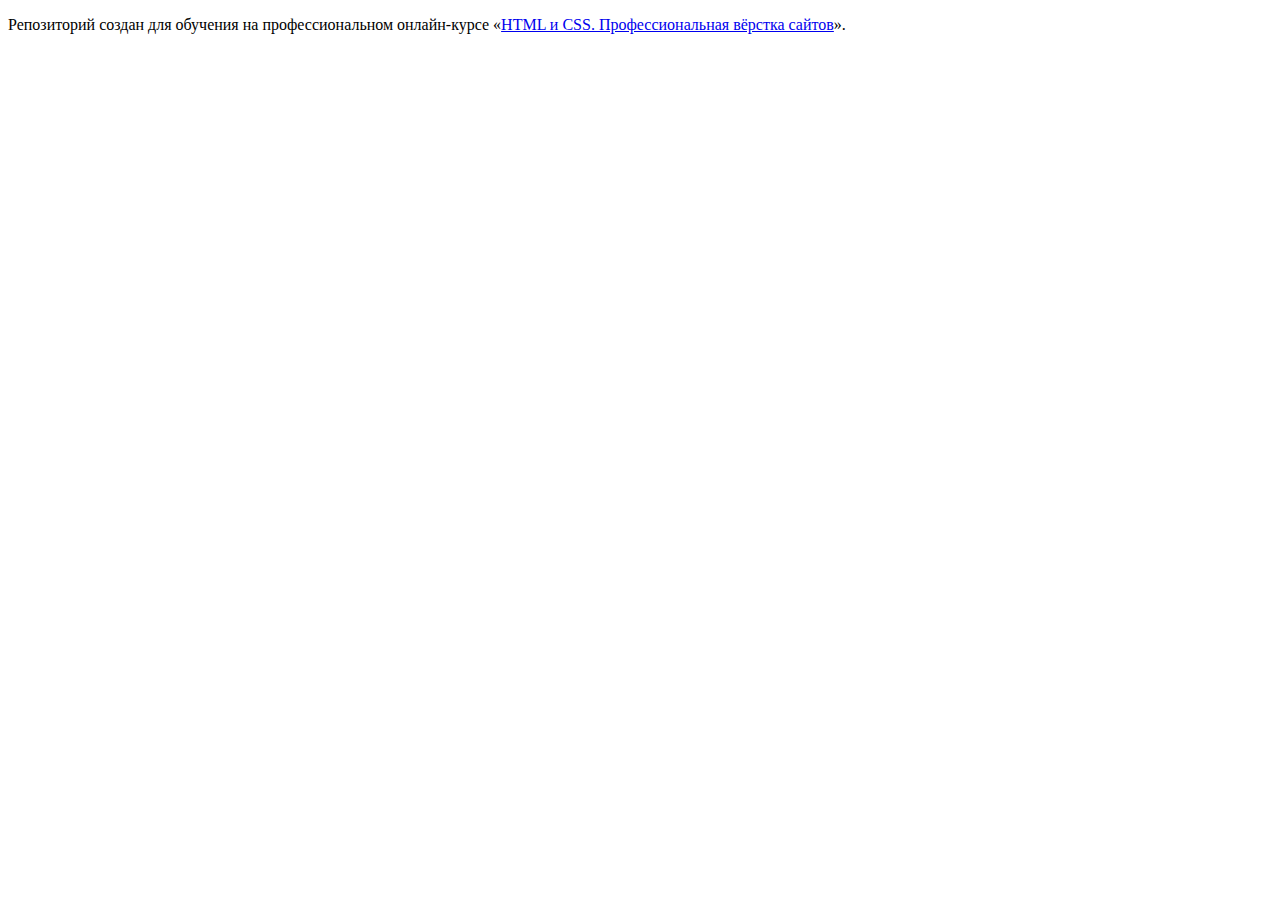
==== index.html @ b41796bc ":hatching_chick:" ====
<!DOCTYPE html>
<html lang="ru">
  <head>
    <meta charset="utf-8">
    <title>HTML Academy: Седона</title>
  </head>
  <body>

    <p>Репозиторий создан для обучения на профессиональном онлайн‑курсе «<a href="https://htmlacademy.ru/intensive/htmlcss">HTML и CSS. Профессиональная вёрстка сайтов</a>».</p>

  </body>
</html>
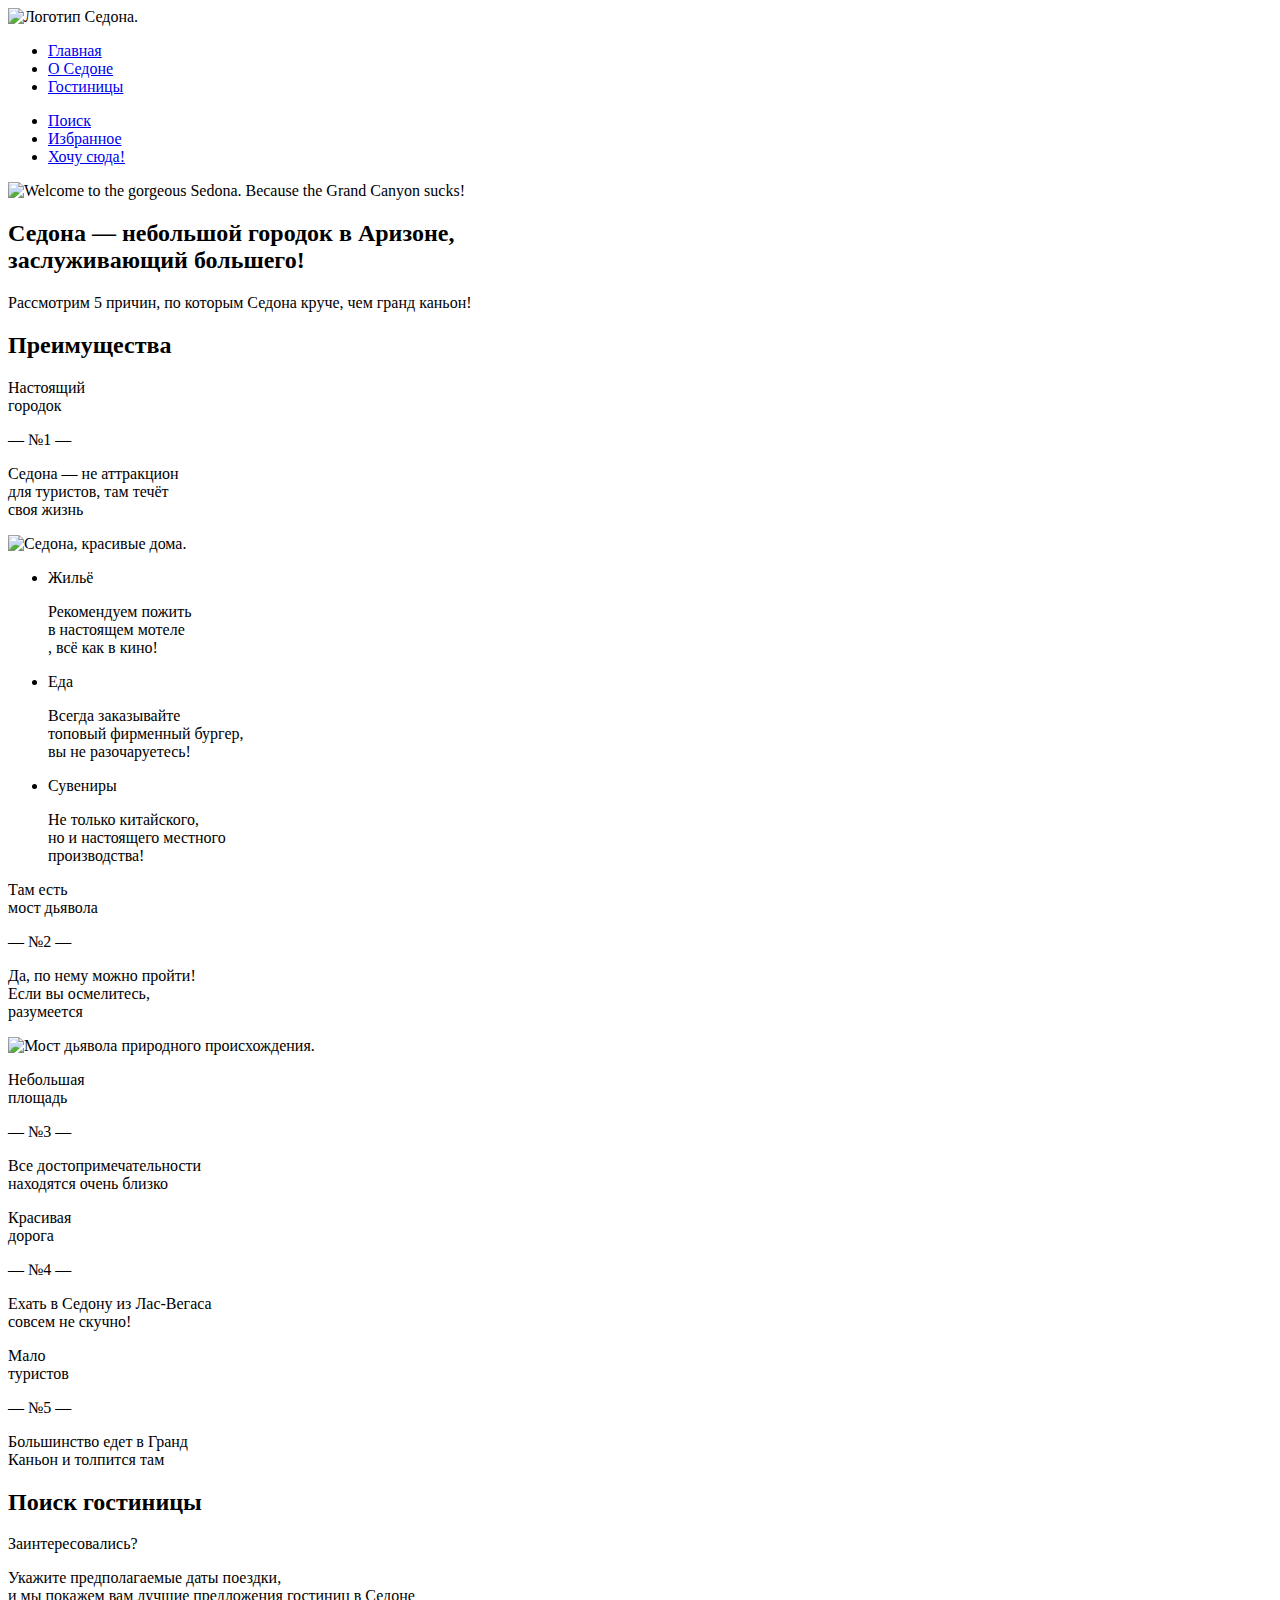
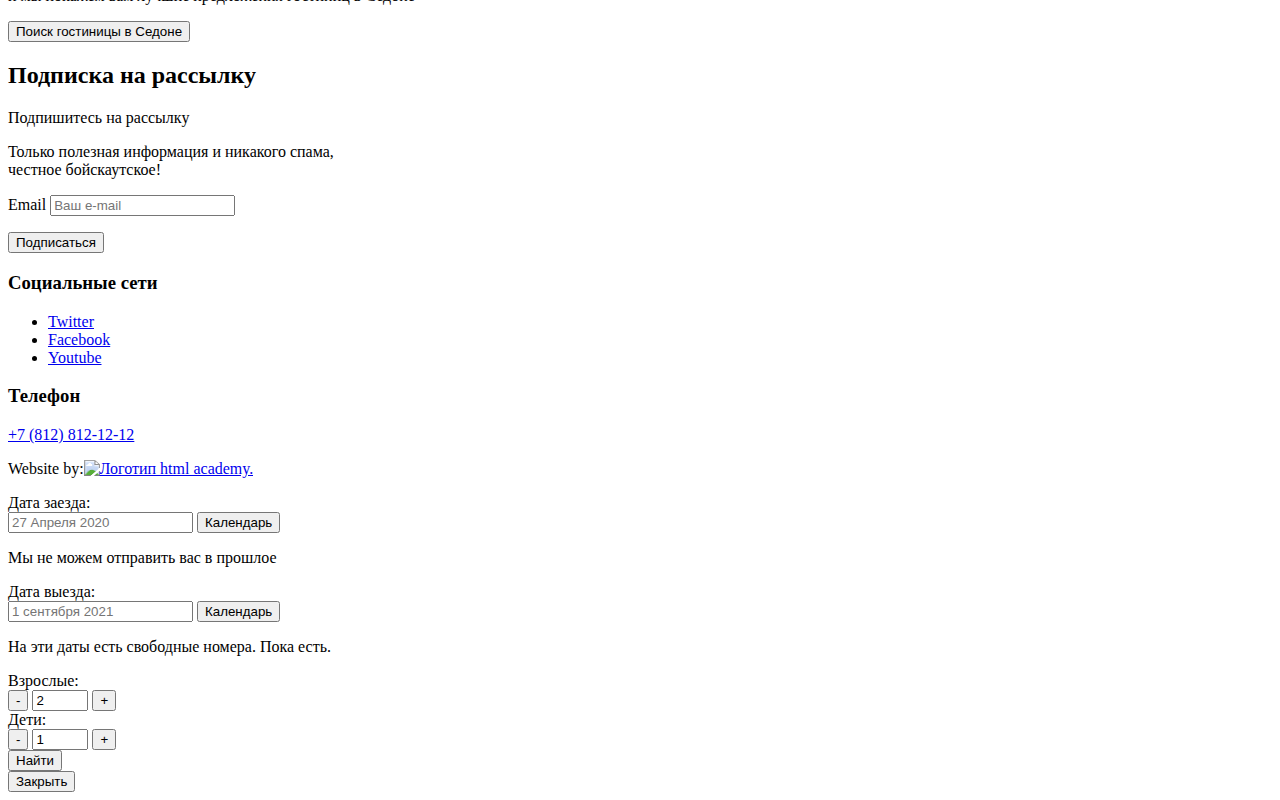
==== commit d706c1dd: "Разметка главной страницы" ====
--- a/index.html
+++ b/index.html
@@ -1,12 +1,169 @@
 <!DOCTYPE html>
 <html lang="ru">
-  <head>
-    <meta charset="utf-8">
-    <title>HTML Academy: Седона</title>
-  </head>
-  <body>
+<head>
+  <meta charset="utf-8">
+  <title>HTML Academy: Седона</title>
+</head>
 
-    <p>Репозиторий создан для обучения на профессиональном онлайн‑курсе «<a href="https://htmlacademy.ru/intensive/htmlcss">HTML и CSS. Профессиональная вёрстка сайтов</a>».</p>
+<body>
+<header class="main-header">
+  <nav class="main-navigation">
+    <a class="main-header-logo">
+      <img src="#" width="138" height="70" alt="Логотип Седона.">
+    </a>
+    <ul class="site-navigation-list">
+      <li><a class="site-navigation-item" href="index.html">Главная</a></li>
+      <li><a class="site-navigation-item" href="about.html">О Седоне</a></li>
+      <li><a class="site-navigation-item" href="catalog.html">Гостиницы</a></li>
+    </ul>
+    <ul class="site-navigation navigation-user">
+      <li><a href="#"><span class="visually-hidden">Поиск</span></a></li>
+      <li><a href="#"><span class="visually-hidden">Избранное</span></a></li>
+      <li><a href="#"><span class="visually-hidden">Хочу сюда!</span></a></li>
+    </ul>
+  </nav>
+</header>
 
-  </body>
+<main class="container">
+  <div class=foto-wrapper>
+    <img class="welcome-sedona" src="#" width="458" height="352" alt="Welcome to the gorgeous Sedona. Because the Grand Canyon sucks!">
+  </div>
+  <div class="about-sedona">
+    <h2>Седона — небольшой городок в Аризоне,<br>заслуживающий большего!</h2>
+    <p> Рассмотрим 5 причин, по которым Седона круче, чем гранд каньон!</p>
+  </div>
+
+  <section class="advantages">
+    <h2 class="visually-hidden">Преимущества</h2>
+    <div class="advantages-point">
+      <p class="advantages-point-title">Настоящий<br>городок</p>
+      <p>— №1 —</p>
+      <p>Седона — не аттракцион<br>для туристов, там течёт<br>своя жизнь</p>
+      <img src="#" width="800" height="384" alt="Седона, красивые дома.">
+    </div>
+    <ul class="advantages-list">
+      <li class="advantages-item">
+        <p class="advantages-item-title">Жильё</p>
+        <p>Рекомендуем пожить<br>в настоящем мотеле<br>, всё как в кино!</p>
+      </li>
+      <li class="advantages-item">
+        <p class="advantages-item-title">Еда</p>
+        <p>Всегда заказывайте<br>топовый фирменный бургер,<br>вы не разочаруетесь!</p>
+      </li>
+      <li class="advantages-item">
+        <p class="advantages-item-title">Сувениры</p>
+        <p>Не только китайского,<br>но и настоящего местного<br>производства!</p>
+      </li>
+    </ul>
+    <div class="advantages-point">
+      <p class="advantages-point-title">Там есть<br>мост дьявола</p>
+      <p>— №2 —</p>
+      <p>Да, по нему можно пройти!<br>Если вы осмелитесь,<br>разумеется</p>
+      <img src="#" width="800" height="384" alt="Мост дьявола природного происхождения.">
+    </div>
+
+    <div class="advantages-clause-container">
+      <div class="advantages-clause">
+        <p class="advantages-clause-title">Небольшая<br>площадь</p>
+        <p>— №3 —</p>
+        <p>Все достопримечательности<br>находятся очень близко</p>
+      </div>
+      <div class="advantages-clause">
+        <p class="advantages-clause-title">Красивая<br>дорога</p>
+        <p>— №4 —</p>
+        <p>Ехать в Седону из Лас-Вегаса<br>совсем не скучно!</p>
+      </div>
+      <div class="advantages-clause">
+        <p class="advantages-clause-title">Мало<br>туристов</p>
+        <p>— №5 —</p>
+        <p>Большинство едет в Гранд<br>Каньон и толпится там</p>
+      </div>
+    </div>
+  </section>
+
+  <section class="hotel-search">
+    <h2 class="visually-hidden">Поиск гостиницы</h2>
+    <p class="hotel-search-title">Заинтересовались?</p>
+    <p class="hotel-search-info">Укажите предполагаемые даты поездки,<br> и мы покажем вам лучшие предложения гостиниц в Седоне</p>
+    <button class="search-button" type="button">Поиск гостиницы в Седоне</button>
+  </section>
+
+</main>
+
+<footer class="main-footer">
+  <h2 class="visually-hidden">Подписка на рассылку</h2>
+    <p class="newsletter">Подпишитесь на рассылку</p>
+    <p class="newsletter-info">Только полезная информация и никакого спама,<br>честное бойскаутское!</p>
+
+<!---ФОРМА ПОДПИСКИ НА РАССЫЛКУ-->
+
+  <form class="newsletter-form" action="https://echo.htmlacademy.ru/" method="post">
+    <p class="newsletter-email">
+      <label class="visually-hidden" for="newsletter-email">Email</label>
+      <input class="field"  placeholder="Ваш e-mail" type="email" name="newsletter-email" id="newsletter-email" required>
+    </p>
+    <button class="button newsletter-button" type="submit">
+      <span class="visually-hidden">Подписаться</span>
+    </button>
+  </form>
+
+  <section class="footer-social">
+    <h3 class="visually-hidden">Социальные сети</h3>
+    <ul>
+      <li><a class="social-button" href="#">Twitter</a></li>
+      <li><a class="social-button" href="#">Facebook</a></li>
+      <li><a class="social-button" href="#">Youtube</a></li>
+    </ul>
+  </section>
+  <section class="footer-contacts">
+    <h3 class="visually-hidden">Телефон</h3>
+    <a href="tel:+78128121212">+7 (812) 812-12-12</a>
+  </section>
+
+  <p class="visually-hidden">Website by:<a href="https://htmlacademy.ru"><img src="#" width="115" height="34" alt="Логотип html academy."></a>
+  </p>
+
+  <!---ФОРМА ПОИСКА ГОСТИНИЦЫ-->
+
+  <form class="reservation" action="https://echo.htmlacademy.ru" method="post">
+    <div class="reservation-arrival">
+      <label class="reservation-arrival-label" for="arrival-date">Дата заезда:</label>
+      <div class="reservation-arrival-date">
+        <input class="reservation-item-input" type="text" id="arrival-date" name="arrival-date" placeholder="27 Апреля 2020">
+        <button class="icon-calendar" type="button">Календарь</button>
+        <p>Мы не можем отправить вас в прошлое</p>
+      </div>
+    </div>
+    <div class="reservation-departure">
+      <label class="reservation-departure-label" for="departure-date">Дата выезда:</label>
+      <div class="reservation-departure-date">
+        <input class="reservation-item-input" type="text" id="departure-date" name="departure-date" placeholder="1 сентября 2021">
+        <button class="icon-calendar" type="button">Календарь</button>
+        <p>На эти даты есть свободные номера. Пока есть.</p>
+      </div>
+    </div>
+
+    <div class="reservation-item">
+      <label class="reservation-item-label" for="adult">Взрослые:</label>
+      <div class="reservation reservation-adult">
+        <button class="button-minus" type="button" id="amount-adult-minus"><span>-</span></button>
+        <input class="reservation-item-input" type="number" min="1" max="10" name="adult" value="2" id="adult">
+        <button class="button-plus" type="button" id="amount-adult-plus"><span>+</span></button>
+      </div>
+
+      <label class="reservation-item-label" for="children">Дети:</label>
+      <div class="reservation-item-children">
+        <button class="button-minus" type="button" id="amount-children-minus"><span>-</span></button>
+        <input class="reservation-item-input" type="number" min="0" max="10" name="children" value="1" id="children">
+        <button class="button-plus" type="button" id="amount-children-plus"><span>+</span></button>
+      </div>
+    </div>
+    <button class="form-button" type="submit">Найти</button>
+  </form>
+  <button type="button">Закрыть</button>
+</footer>
+</body>
+
+
 </html>
+
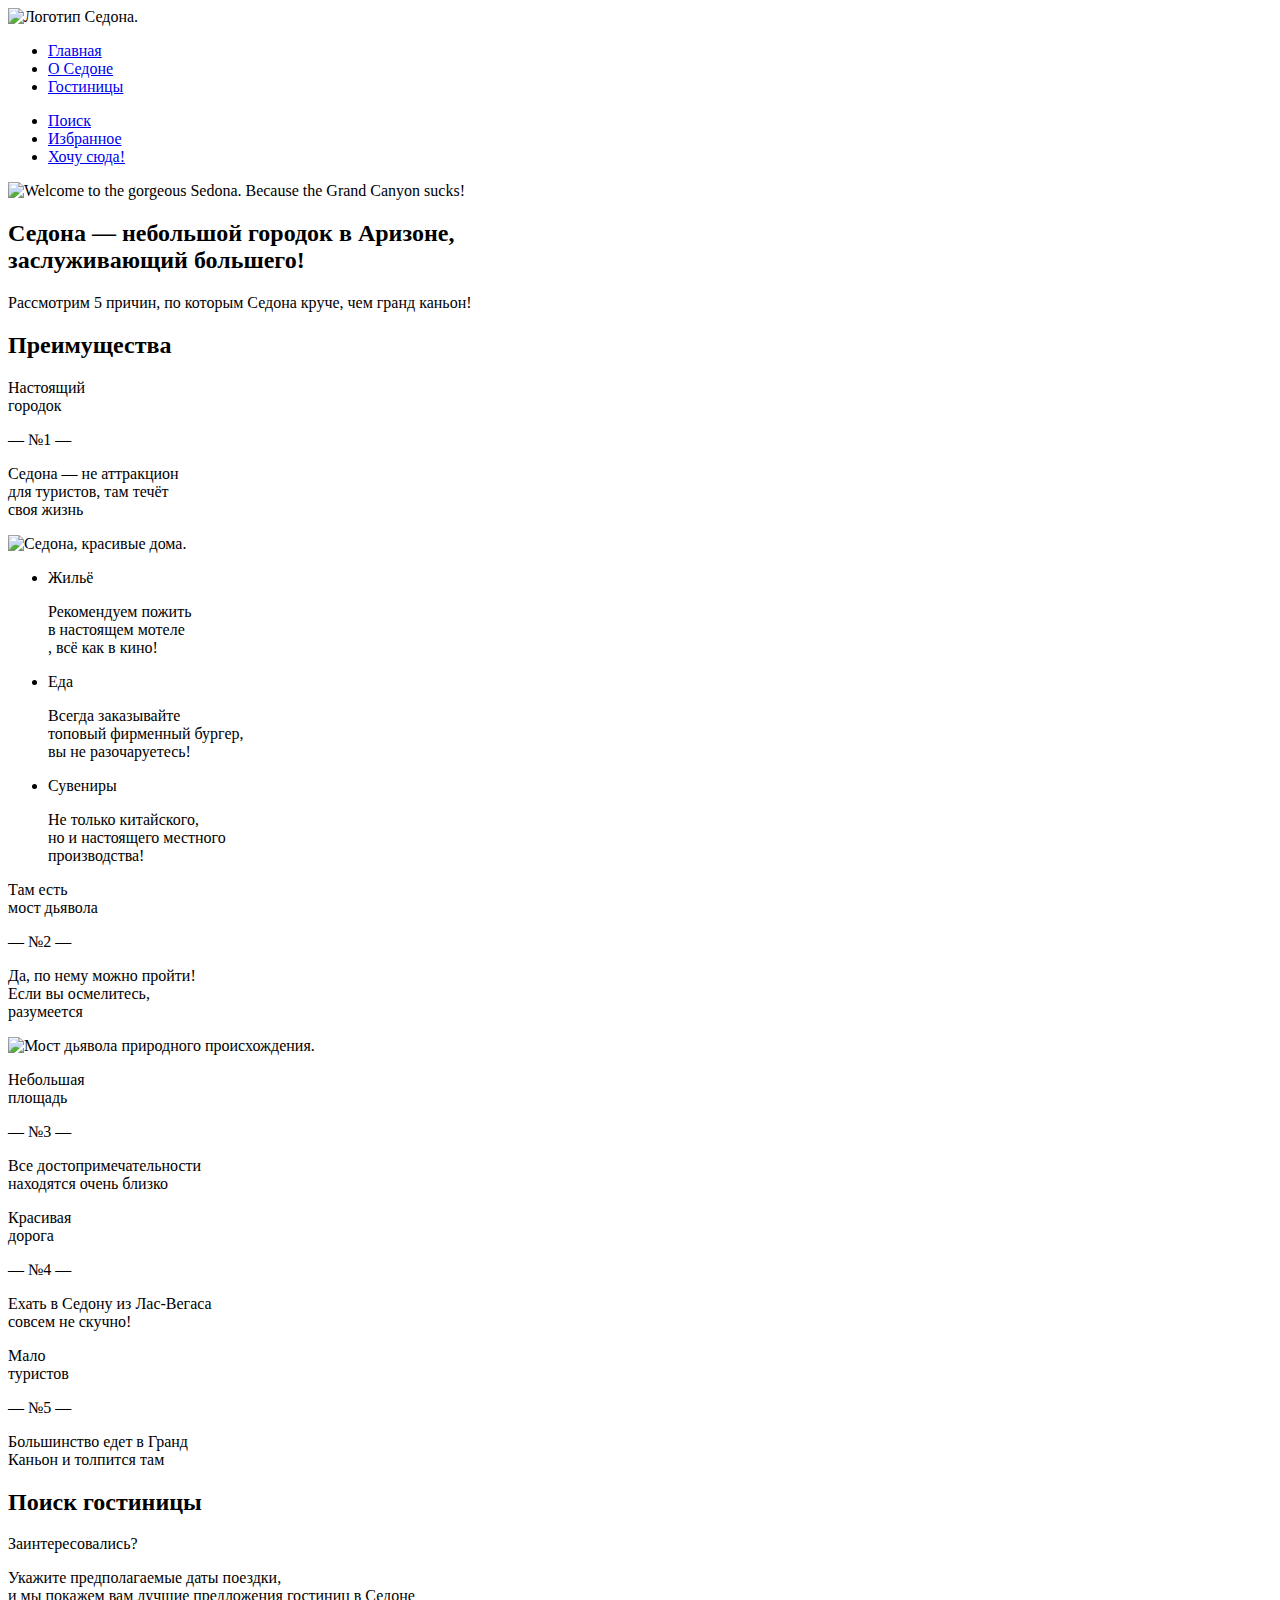
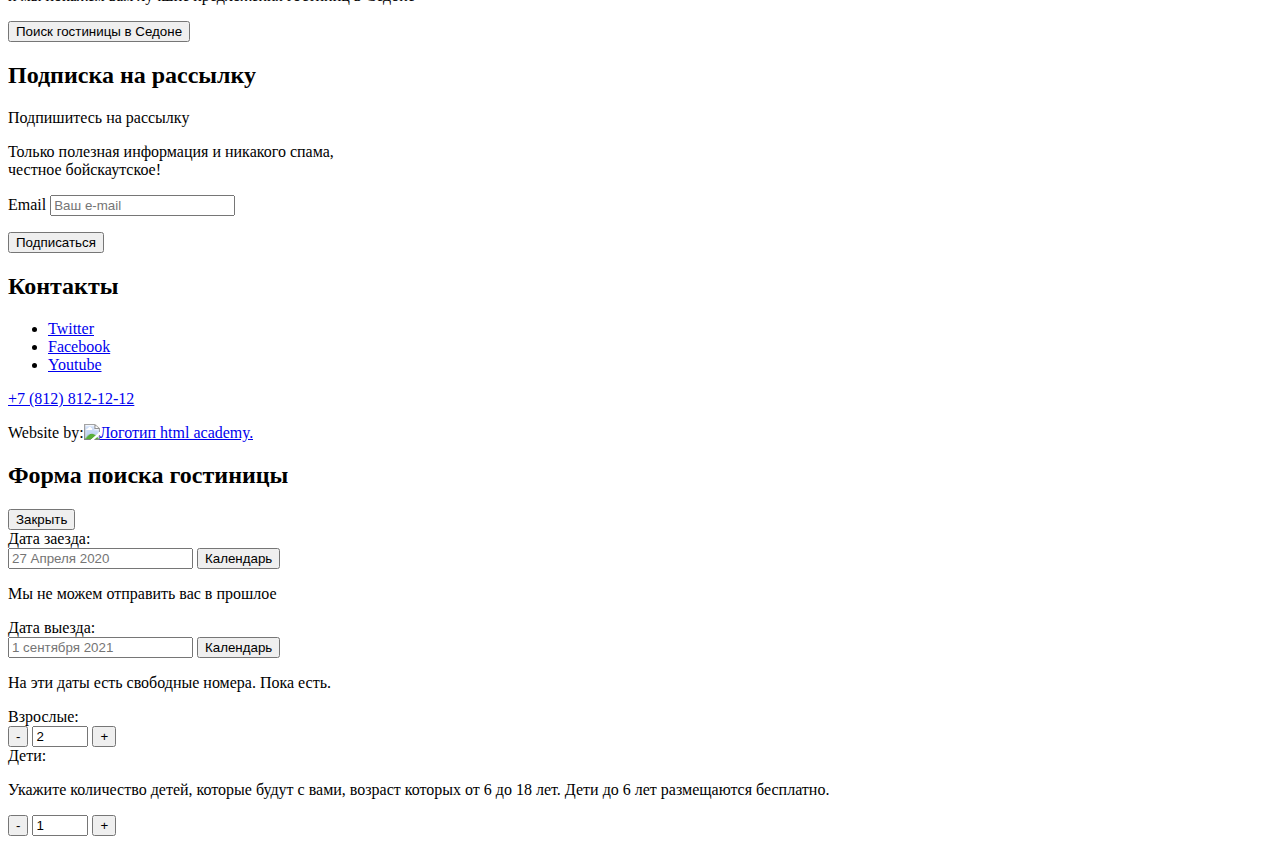
==== commit 1985c42b: "Работа с комментариями" ====
--- a/index.html
+++ b/index.html
@@ -7,19 +7,19 @@
 
 <body>
 <header class="main-header">
-  <nav class="main-navigation">
+  <nav class="navigation">
     <a class="main-header-logo">
       <img src="#" width="138" height="70" alt="Логотип Седона.">
     </a>
-    <ul class="site-navigation-list">
-      <li><a class="site-navigation-item" href="index.html">Главная</a></li>
-      <li><a class="site-navigation-item" href="about.html">О Седоне</a></li>
-      <li><a class="site-navigation-item" href="catalog.html">Гостиницы</a></li>
+    <ul class="navigation-list">
+      <li class="navigation-list-item"><a href="index.html">Главная</a></li>
+      <li class="navigation-list-item"><a href="about.html">О Седоне</a></li>
+      <li class="navigation-list-item"><a href="catalog.html">Гостиницы</a></li>
     </ul>
-    <ul class="site-navigation navigation-user">
-      <li><a href="#"><span class="visually-hidden">Поиск</span></a></li>
-      <li><a href="#"><span class="visually-hidden">Избранное</span></a></li>
-      <li><a href="#"><span class="visually-hidden">Хочу сюда!</span></a></li>
+    <ul class="navigation-user">
+      <li class="navigation-user-item"><a href="#"><span class="visually-hidden">Поиск</span></a></li>
+      <li class="navigation-user-item"><a href="#"><span class="visually-hidden">Избранное</span></a></li>
+      <li class="navigation-user-item"><a href="#"><span>Хочу сюда!</span></a></li>
     </ul>
   </nav>
 </header>
@@ -102,66 +102,68 @@
       <label class="visually-hidden" for="newsletter-email">Email</label>
       <input class="field"  placeholder="Ваш e-mail" type="email" name="newsletter-email" id="newsletter-email" required>
     </p>
-    <button class="button newsletter-button" type="submit">
-      <span class="visually-hidden">Подписаться</span>
-    </button>
+    <button class="button newsletter-button" type="submit">Подписаться</button>
   </form>
 
-  <section class="footer-social">
-    <h3 class="visually-hidden">Социальные сети</h3>
-    <ul>
-      <li><a class="social-button" href="#">Twitter</a></li>
-      <li><a class="social-button" href="#">Facebook</a></li>
-      <li><a class="social-button" href="#">Youtube</a></li>
+  <section class="footer-contacts">
+    <h2 class="visually-hidden">Контакты</h2>
+    <ul class="social-button-list">
+      <li class="social-button-item"><a href="https://twitter.com/htmlacademy">Twitter</a></li>
+      <li class="social-button-item"><a href="https://facebook.com/htmlacademy">Facebook</a></li>
+      <li class="social-button-item"><a href="https://www.youtube.com/c/HTMLAcademyRUS">Youtube</a></li>
     </ul>
+    <div class="footer-telephone">
+      <a href="tel:+78128121212">+7 (812) 812-12-12</a>
+    </div>
+    <div class="footer-logo">
+      <p>Website by:<a href="https://htmlacademy.ru"><img src="#" width="115" height="34" alt="Логотип html academy."></a></p>
+    </div>
   </section>
-  <section class="footer-contacts">
-    <h3 class="visually-hidden">Телефон</h3>
-    <a href="tel:+78128121212">+7 (812) 812-12-12</a>
-  </section>
+</footer>
 
-  <p class="visually-hidden">Website by:<a href="https://htmlacademy.ru"><img src="#" width="115" height="34" alt="Логотип html academy."></a>
-  </p>
 
-  <!---ФОРМА ПОИСКА ГОСТИНИЦЫ-->
+<!---ФОРМА ПОИСКА ГОСТИНИЦЫ-->
 
-  <form class="reservation" action="https://echo.htmlacademy.ru" method="post">
-    <div class="reservation-arrival">
-      <label class="reservation-arrival-label" for="arrival-date">Дата заезда:</label>
-      <div class="reservation-arrival-date">
-        <input class="reservation-item-input" type="text" id="arrival-date" name="arrival-date" placeholder="27 Апреля 2020">
-        <button class="icon-calendar" type="button">Календарь</button>
-        <p>Мы не можем отправить вас в прошлое</p>
-      </div>
+<h2 class="visually-hidden">Форма поиска гостиницы</h2>
+<form class="reservation" action="https://echo.htmlacademy.ru" method="post">
+  <button type="button">Закрыть</button>
+  <div class="reservation-arrival">
+    <label class="reservation-arrival-label" for="arrival-date">Дата заезда:</label>
+    <div class="reservation-arrival-date">
+      <input class="reservation-item-input" type="text" id="arrival-date" name="arrival-date" placeholder="27 Апреля 2020">
+      <button class="icon-calendar" type="button">Календарь</button>
+      <p>Мы не можем отправить вас в прошлое</p>
     </div>
-    <div class="reservation-departure">
-      <label class="reservation-departure-label" for="departure-date">Дата выезда:</label>
-      <div class="reservation-departure-date">
-        <input class="reservation-item-input" type="text" id="departure-date" name="departure-date" placeholder="1 сентября 2021">
-        <button class="icon-calendar" type="button">Календарь</button>
-        <p>На эти даты есть свободные номера. Пока есть.</p>
-      </div>
+  </div>
+  <div class="reservation-departure">
+    <label class="reservation-departure-label" for="departure-date">Дата выезда:</label>
+    <div class="reservation-departure-date">
+      <input class="reservation-item-input" type="text" id="departure-date" name="departure-date" placeholder="1 сентября 2021">
+      <button class="icon-calendar" type="button">Календарь</button>
+      <p>На эти даты есть свободные номера. Пока есть.</p>
+    </div>
+  </div>
+
+  <div class="reservation-item">
+    <label class="reservation-item-label" for="adult">Взрослые:</label>
+    <div class="reservation reservation-adult">
+      <button class="button-minus" type="button" id="amount-adult-minus"><span>-</span></button>
+      <input class="reservation-item-input" type="number" min="1" max="10" name="adult" value="2" id="adult">
+      <button class="button-plus" type="button" id="amount-adult-plus"><span>+</span></button>
     </div>
 
-    <div class="reservation-item">
-      <label class="reservation-item-label" for="adult">Взрослые:</label>
-      <div class="reservation reservation-adult">
-        <button class="button-minus" type="button" id="amount-adult-minus"><span>-</span></button>
-        <input class="reservation-item-input" type="number" min="1" max="10" name="adult" value="2" id="adult">
-        <button class="button-plus" type="button" id="amount-adult-plus"><span>+</span></button>
-      </div>
+    <label class="reservation-item-label" for="children">Дети:</label>
+    <div class="reservation-item-label-hover">
+      <p>Укажите количество детей, которые будут с вами, возраст которых от 6 до 18 лет. Дети до 6 лет размещаются бесплатно.</p>
+    </div>
+    <div class="reservation-item-children">
+      <button class="button-minus" type="button" id="amount-children-minus"><span>-</span></button>
+      <input class="reservation-item-input" type="number" min="0" max="10" name="children" value="1" id="children">
+      <button class="button-plus" type="button" id="amount-children-plus"><span>+</span></button>
+    </div>
+  </div>
+</form>
 
-      <label class="reservation-item-label" for="children">Дети:</label>
-      <div class="reservation-item-children">
-        <button class="button-minus" type="button" id="amount-children-minus"><span>-</span></button>
-        <input class="reservation-item-input" type="number" min="0" max="10" name="children" value="1" id="children">
-        <button class="button-plus" type="button" id="amount-children-plus"><span>+</span></button>
-      </div>
-    </div>
-    <button class="form-button" type="submit">Найти</button>
-  </form>
-  <button type="button">Закрыть</button>
-</footer>
 </body>
 
 
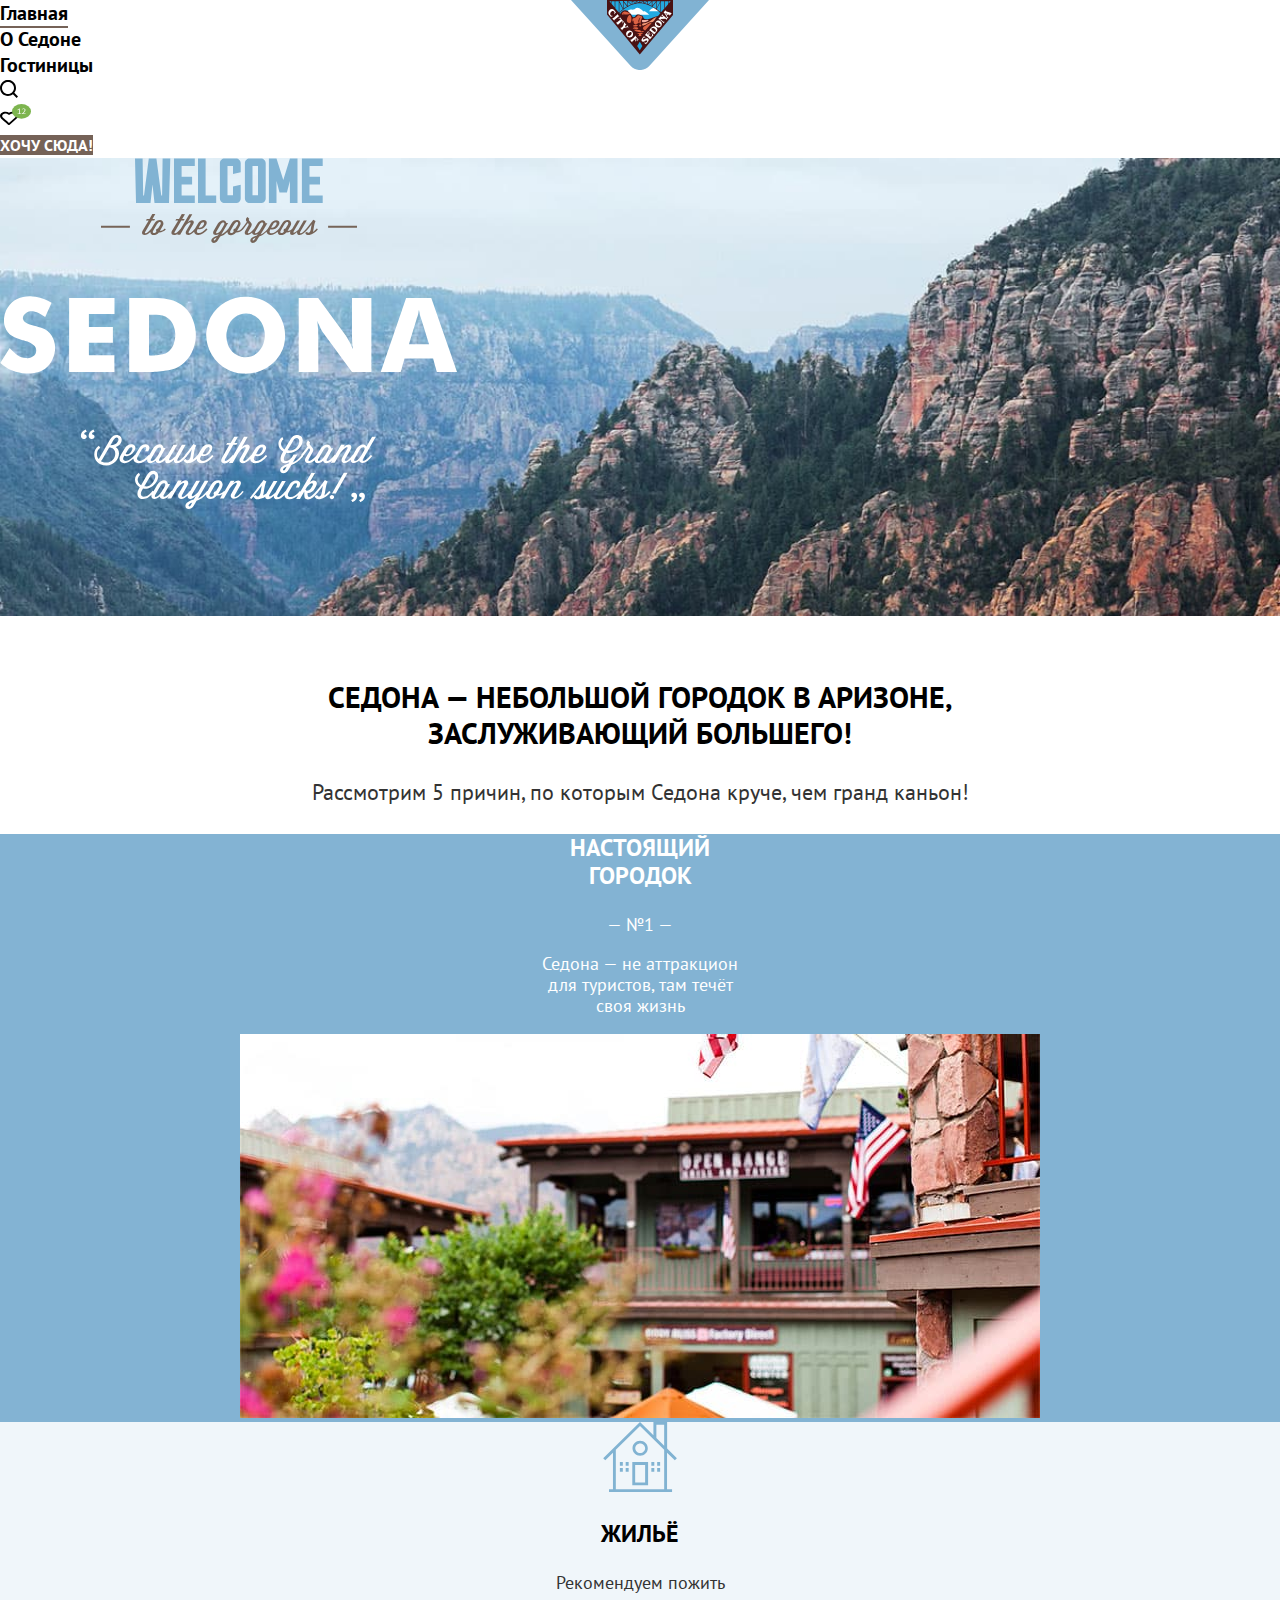
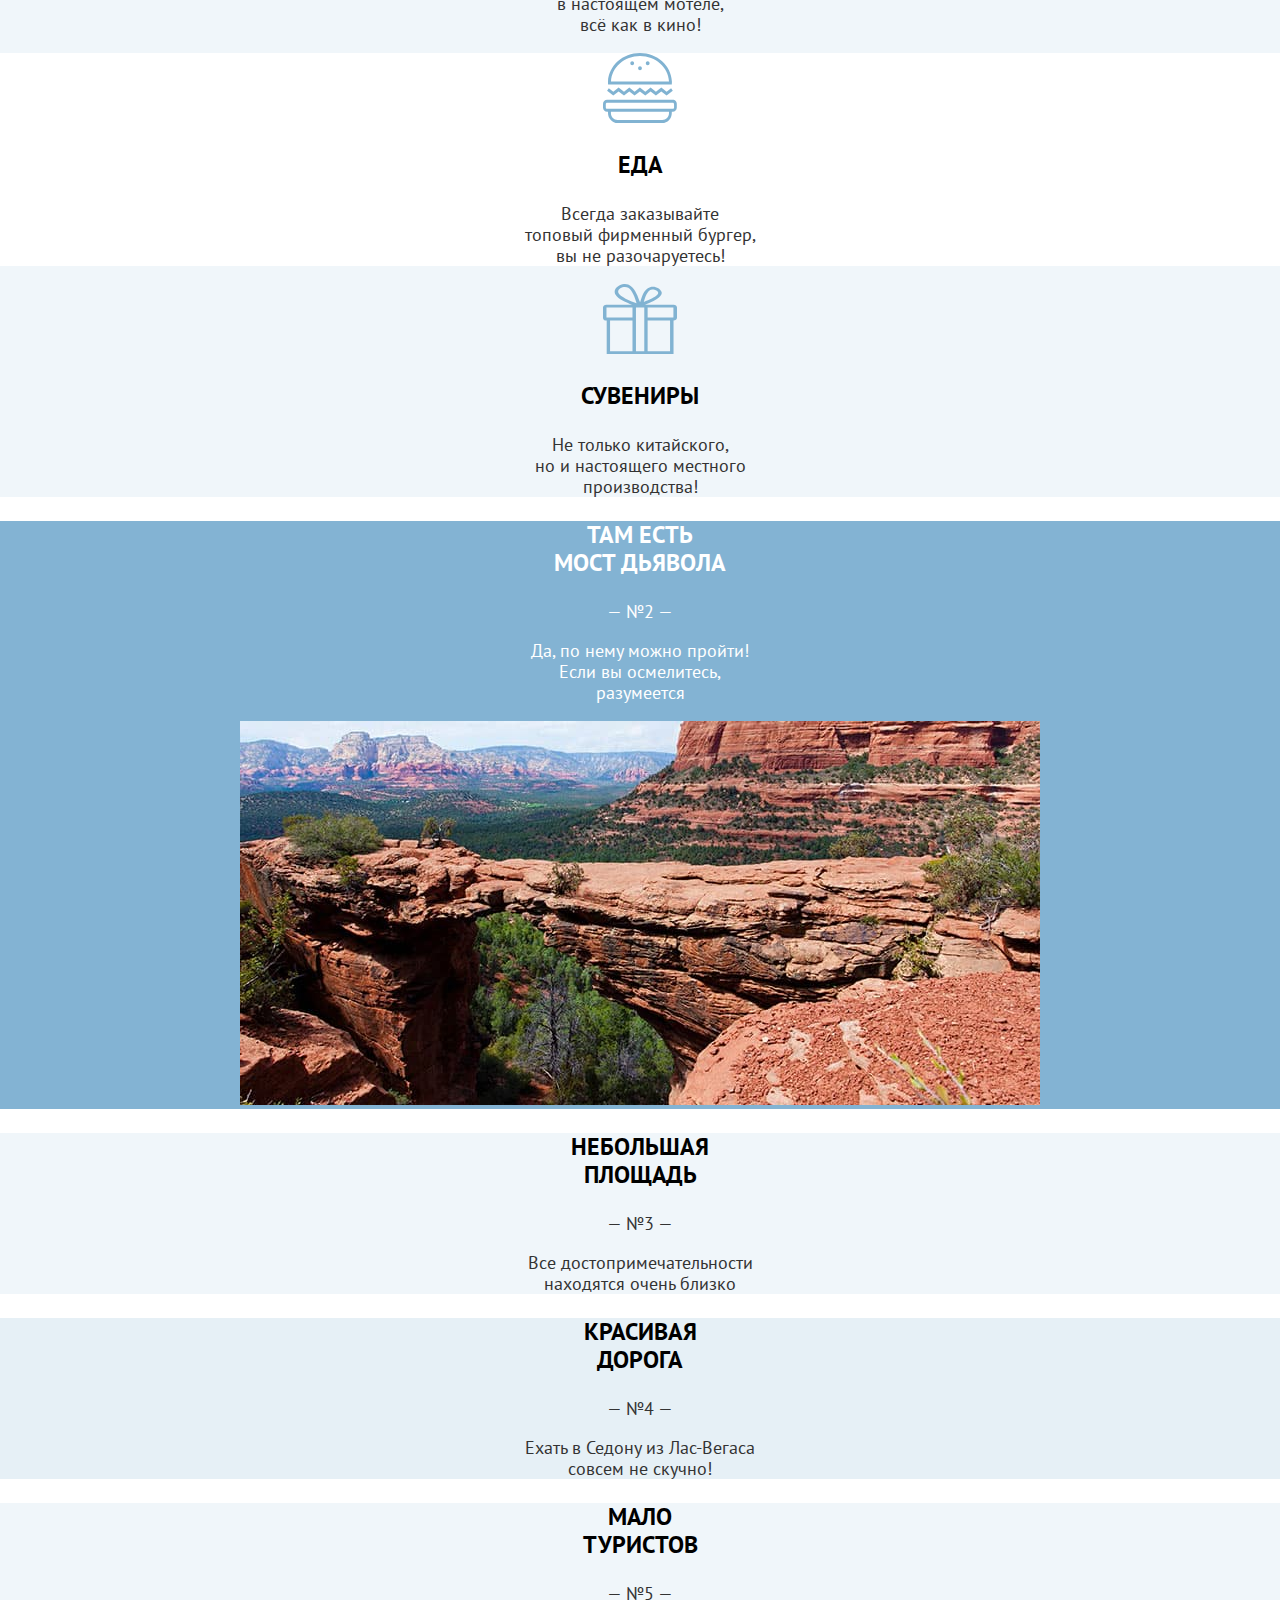
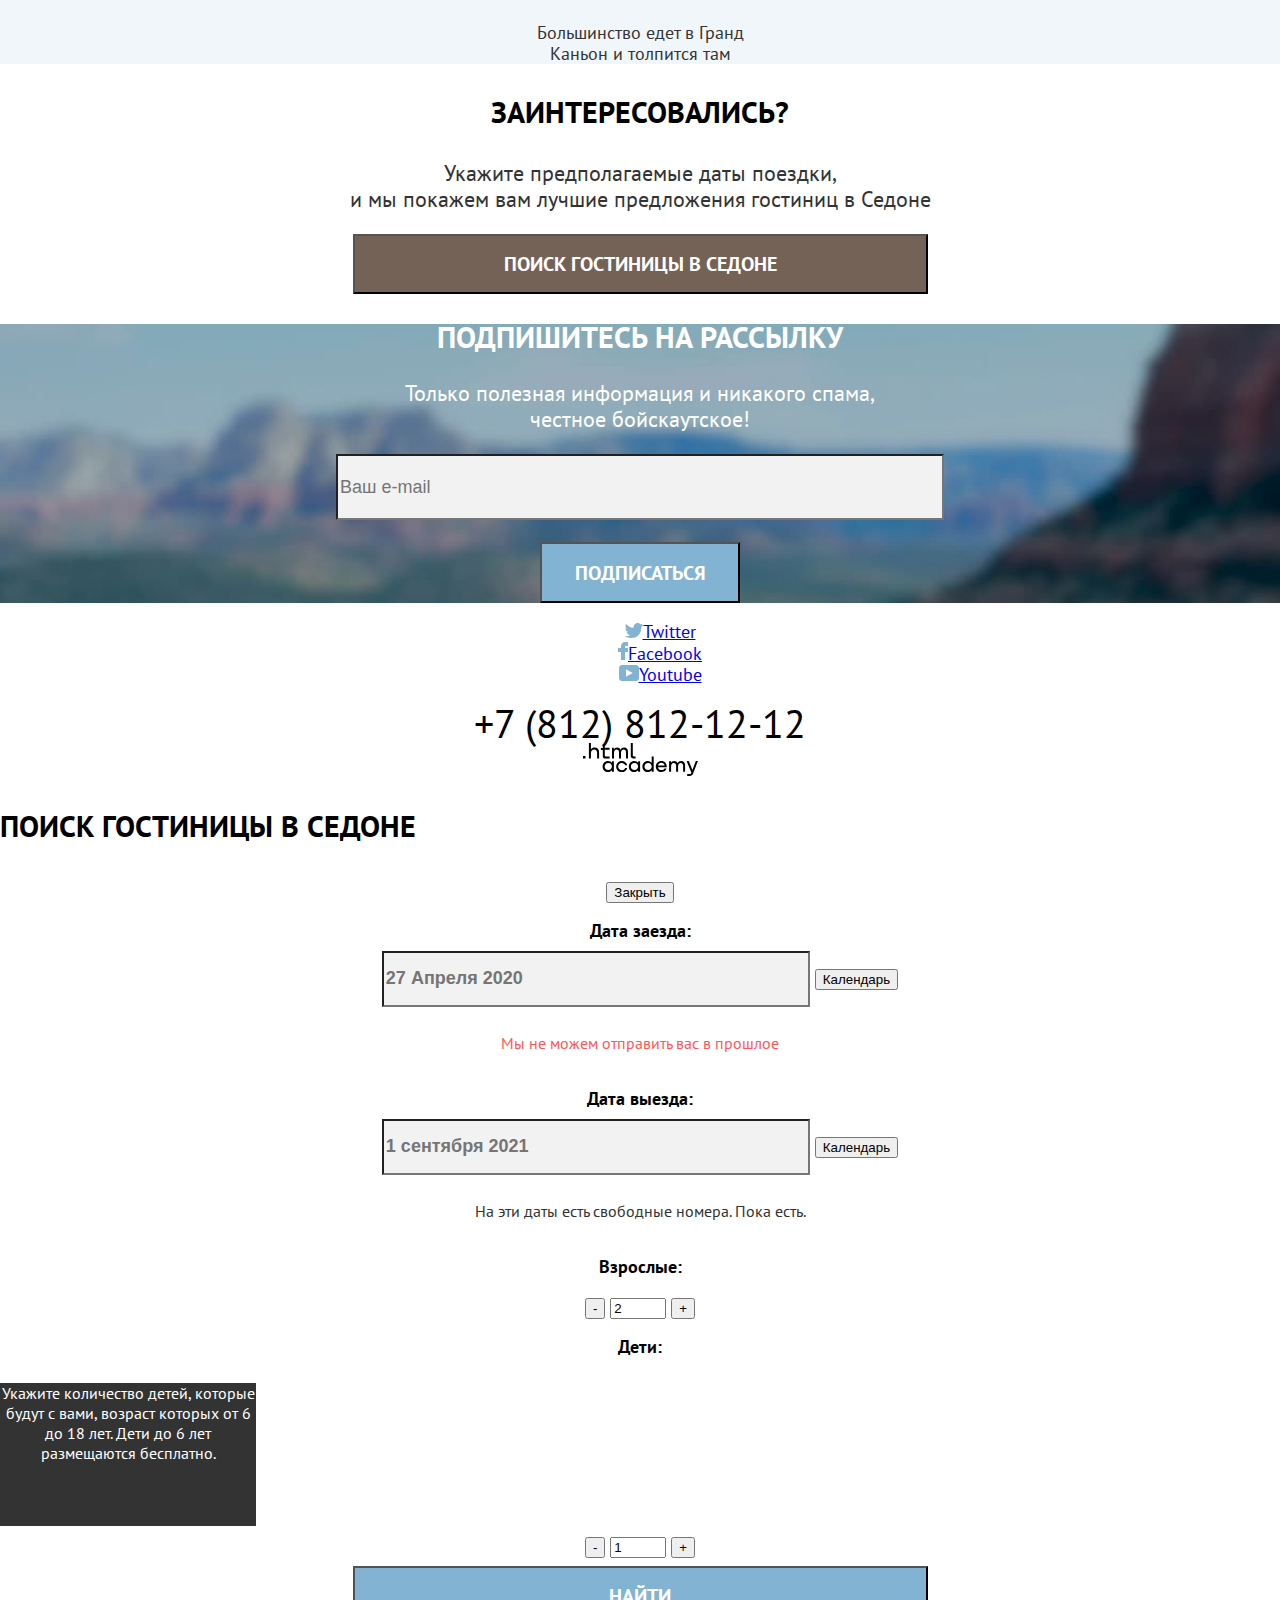
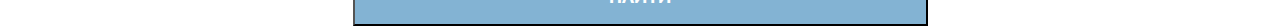
==== commit 50c9a4db: "Базовая стилизация всех страниц" ====
--- a/index.html
+++ b/index.html
@@ -1,170 +1,177 @@
 <!DOCTYPE html>
 <html lang="ru">
-<head>
-  <meta charset="utf-8">
-  <title>HTML Academy: Седона</title>
-</head>
+  <head>
+    <meta charset="utf-8">
+    <title>HTML Academy: Седона</title>
+    <link rel="stylesheet" href="css/styles.css">
+  </head>
 
-<body>
-<header class="main-header">
-  <nav class="navigation">
-    <a class="main-header-logo">
-      <img src="#" width="138" height="70" alt="Логотип Седона.">
-    </a>
-    <ul class="navigation-list">
-      <li class="navigation-list-item"><a href="index.html">Главная</a></li>
-      <li class="navigation-list-item"><a href="about.html">О Седоне</a></li>
-      <li class="navigation-list-item"><a href="catalog.html">Гостиницы</a></li>
-    </ul>
-    <ul class="navigation-user">
-      <li class="navigation-user-item"><a href="#"><span class="visually-hidden">Поиск</span></a></li>
-      <li class="navigation-user-item"><a href="#"><span class="visually-hidden">Избранное</span></a></li>
-      <li class="navigation-user-item"><a href="#"><span>Хочу сюда!</span></a></li>
-    </ul>
-  </nav>
-</header>
+  <body>
+    <header class="main-header">
+      <nav class="navigation">
+        <a class="main-header-logo">
+          <img src="img/sedona-logo.svg" width="138" height="70" alt="Логотип Седона.">
+        </a>
+        <ul class="navigation-list">
+          <li class="navigation-item"><a class="navigation-link link-current" href="index.html">Главная</a></li>
+          <li class="navigation-item"><a class="navigation-link" href="about.html">О Седоне</a></li>
+          <li class="navigation-item"><a class="navigation-link" href="catalog.html">Гостиницы</a></li>
+        </ul>
+        <ul class="navigation-user">
+          <li class="navigation-user-item"><img src="img/search.svg" width="18" height="18" alt="Логотип для поиска."><a class="navigation-link" href="#"><span class="visually-hidden">Поиск</span></a></li>
+          <li class="navigation-user-item"><img src="img/favourite.svg" width="31" height="21" alt="Количество избранного."><a class="navigation-link" href="#"><span class="visually-hidden">Избранное</span></a></li>
+          <li class="navigation-user-item"><a class="navigation-link" href="#"><span class="link-button">Хочу сюда!</span></a></li>
+        </ul>
+      </nav>
+    </header>
 
-<main class="container">
-  <div class=foto-wrapper>
-    <img class="welcome-sedona" src="#" width="458" height="352" alt="Welcome to the gorgeous Sedona. Because the Grand Canyon sucks!">
-  </div>
-  <div class="about-sedona">
-    <h2>Седона — небольшой городок в Аризоне,<br>заслуживающий большего!</h2>
-    <p> Рассмотрим 5 причин, по которым Седона круче, чем гранд каньон!</p>
-  </div>
+    <main class="container">
+      <div class=foto-wrapper>
+        <img class="welcome-sedona" src="img/welcome-to-sedona.svg" width="458" height="352" alt="Welcome to the gorgeous Sedona. Because the Grand Canyon sucks!">
+      </div>
+      <div class="about-sedona">
+        <h2>Седона — небольшой городок в Аризоне,<br>заслуживающий большего!</h2>
+        <p> Рассмотрим 5 причин, по которым Седона круче, чем гранд каньон!</p>
+      </div>
 
-  <section class="advantages">
-    <h2 class="visually-hidden">Преимущества</h2>
-    <div class="advantages-point">
-      <p class="advantages-point-title">Настоящий<br>городок</p>
-      <p>— №1 —</p>
-      <p>Седона — не аттракцион<br>для туристов, там течёт<br>своя жизнь</p>
-      <img src="#" width="800" height="384" alt="Седона, красивые дома.">
-    </div>
-    <ul class="advantages-list">
-      <li class="advantages-item">
-        <p class="advantages-item-title">Жильё</p>
-        <p>Рекомендуем пожить<br>в настоящем мотеле<br>, всё как в кино!</p>
-      </li>
-      <li class="advantages-item">
-        <p class="advantages-item-title">Еда</p>
-        <p>Всегда заказывайте<br>топовый фирменный бургер,<br>вы не разочаруетесь!</p>
-      </li>
-      <li class="advantages-item">
-        <p class="advantages-item-title">Сувениры</p>
-        <p>Не только китайского,<br>но и настоящего местного<br>производства!</p>
-      </li>
-    </ul>
-    <div class="advantages-point">
-      <p class="advantages-point-title">Там есть<br>мост дьявола</p>
-      <p>— №2 —</p>
-      <p>Да, по нему можно пройти!<br>Если вы осмелитесь,<br>разумеется</p>
-      <img src="#" width="800" height="384" alt="Мост дьявола природного происхождения.">
-    </div>
+      <section class="advantages">
+        <h2 class="visually-hidden">Преимущества</h2>
+        <div class="advantages-point">
+          <p class="advantages-point-title">Настоящий<br>городок</p>
+          <p>— №1 —</p>
+          <p>Седона — не аттракцион<br>для туристов, там течёт<br>своя жизнь</p>
+          <img src="img/sedona-street.jpg" width="800" height="384" alt="Седона, красивые дома.">
+        </div>
+        <ul class="advantages-list">
+          <li class="advantages-item">
+            <img src="img/icon-house.svg" width="74" height="70" alt="Изображение дома.">
+            <p class="advantages-item-title">Жильё</p>
+            <p>Рекомендуем пожить<br>в настоящем мотеле,<br>всё как в кино!</p>
+          </li>
+          <li class="advantages-item-food">
+            <img src="img/icon-burger.svg" width="74" height="70" alt="Изображение бургера.">
+            <p class="advantages-item-title">Еда</p>
+            <p>Всегда заказывайте<br>топовый фирменный бургер,<br>вы не разочаруетесь!</p>
+          </li>
+          <li class="advantages-item">
+            <img src="img/icon-giftbox.svg" width="74" height="70" alt="Изображение подарочной коробки.">
+            <p class="advantages-item-title">Сувениры</p>
+            <p>Не только китайского,<br>но и настоящего местного<br>производства!</p>
+          </li>
+        </ul>
+        <div class="advantages-point">
+          <p class="advantages-point-title">Там есть<br>мост дьявола</p>
+          <p>— №2 —</p>
+          <p>Да, по нему можно пройти!<br>Если вы осмелитесь,<br>разумеется</p>
+          <img src="img/sedona-canyon.jpg" width="800" height="384" alt="Мост дьявола природного происхождения.">
+        </div>
 
-    <div class="advantages-clause-container">
-      <div class="advantages-clause">
-        <p class="advantages-clause-title">Небольшая<br>площадь</p>
-        <p>— №3 —</p>
-        <p>Все достопримечательности<br>находятся очень близко</p>
+        <div class="advantages-clause-container">
+          <div class="advantages-list">
+            <p class="advantages-item-title">Небольшая<br>площадь</p>
+            <p>— №3 —</p>
+            <p>Все достопримечательности<br>находятся очень близко</p>
+          </div>
+          <div class="advantages-list-light">
+            <p class="advantages-item-title">Красивая<br>дорога</p>
+            <p>— №4 —</p>
+            <p>Ехать в Седону из Лас-Вегаса<br>совсем не скучно!</p>
+          </div>
+          <div class="advantages-list">
+            <p class="advantages-item-title">Мало<br>туристов</p>
+            <p>— №5 —</p>
+            <p>Большинство едет в Гранд<br>Каньон и толпится там</p>
+          </div>
+        </div>
+      </section>
+
+      <section class="hotel-search">
+        <h2 class="visually-hidden">Поиск гостиницы</h2>
+        <p class="hotel-search-title">Заинтересовались?</p>
+        <p class="hotel-search-info">Укажите предполагаемые даты поездки,<br> и мы покажем вам лучшие предложения гостиниц в Седоне</p>
+        <button class="button hotel-search-button" type="button">Поиск гостиницы в Седоне</button>
+      </section>
+
+    </main>
+
+    <footer class="main-footer">
+      <div class="newsletter">
+        <h2 class="visually-hidden">Подписка на рассылку</h2>
+        <p class="newsletter-info">Подпишитесь на рассылку</p>
+        <p>Только полезная информация и никакого спама,<br>честное бойскаутское!</p>
+
+        <!---ФОРМА ПОДПИСКИ НА РАССЫЛКУ-->
+
+        <form class="newsletter-form" action="https://echo.htmlacademy.ru/" method="post">
+          <p class="newsletter-email">
+            <label class="visually-hidden" for="newsletter-email">Email</label>
+            <input class="field"  placeholder="Ваш e-mail" type="email" name="newsletter-email" id="newsletter-email" required>
+          </p>
+          <button class="button newsletter-button" type="submit">Подписаться</button>
+         </form>
       </div>
-      <div class="advantages-clause">
-        <p class="advantages-clause-title">Красивая<br>дорога</p>
-        <p>— №4 —</p>
-        <p>Ехать в Седону из Лас-Вегаса<br>совсем не скучно!</p>
-      </div>
-      <div class="advantages-clause">
-        <p class="advantages-clause-title">Мало<br>туристов</p>
-        <p>— №5 —</p>
-        <p>Большинство едет в Гранд<br>Каньон и толпится там</p>
-      </div>
-    </div>
-  </section>
 
-  <section class="hotel-search">
-    <h2 class="visually-hidden">Поиск гостиницы</h2>
-    <p class="hotel-search-title">Заинтересовались?</p>
-    <p class="hotel-search-info">Укажите предполагаемые даты поездки,<br> и мы покажем вам лучшие предложения гостиниц в Седоне</p>
-    <button class="search-button" type="button">Поиск гостиницы в Седоне</button>
-  </section>
-
-</main>
-
-<footer class="main-footer">
-  <h2 class="visually-hidden">Подписка на рассылку</h2>
-    <p class="newsletter">Подпишитесь на рассылку</p>
-    <p class="newsletter-info">Только полезная информация и никакого спама,<br>честное бойскаутское!</p>
-
-<!---ФОРМА ПОДПИСКИ НА РАССЫЛКУ-->
-
-  <form class="newsletter-form" action="https://echo.htmlacademy.ru/" method="post">
-    <p class="newsletter-email">
-      <label class="visually-hidden" for="newsletter-email">Email</label>
-      <input class="field"  placeholder="Ваш e-mail" type="email" name="newsletter-email" id="newsletter-email" required>
-    </p>
-    <button class="button newsletter-button" type="submit">Подписаться</button>
-  </form>
-
-  <section class="footer-contacts">
-    <h2 class="visually-hidden">Контакты</h2>
-    <ul class="social-button-list">
-      <li class="social-button-item"><a href="https://twitter.com/htmlacademy">Twitter</a></li>
-      <li class="social-button-item"><a href="https://facebook.com/htmlacademy">Facebook</a></li>
-      <li class="social-button-item"><a href="https://www.youtube.com/c/HTMLAcademyRUS">Youtube</a></li>
-    </ul>
-    <div class="footer-telephone">
-      <a href="tel:+78128121212">+7 (812) 812-12-12</a>
-    </div>
-    <div class="footer-logo">
-      <p>Website by:<a href="https://htmlacademy.ru"><img src="#" width="115" height="34" alt="Логотип html academy."></a></p>
-    </div>
-  </section>
-</footer>
+      <section class="footer-contacts">
+        <h2 class="visually-hidden">Контакты</h2>
+        <ul class="social-button-list">
+          <li class="social-button-item"><img src="img/social-twitter.svg" width="18" height="15" alt="Логотип для twitter."><a class="social" href="https://twitter.com/htmlacademy">Twitter</a></li>
+          <li class="social-button-item"><img src="img/social-facebook.svg" width="10" height="18" alt="Логотип для facebook."><a class="social" href="https://facebook.com/htmlacademy">Facebook</a></li>
+          <li class="social-button-item"><img src="img/social-youtube.svg" width="20" height="16" alt="Логотип для youtube."><a class="social" href="https://www.youtube.com/c/HTMLAcademyRUS">Youtube</a></li>
+        </ul>
+        <div class="footer-telephone">
+          <a class="telephone" href="tel:+78128121212">+7 (812) 812-12-12</a>
+        </div>
+        <div class="footer-logo">
+          <a href="https://htmlacademy.ru"><img src="img/logo-htmlacademy.svg" width="115" height="34" alt="Логотип html academy."></a>
+        </div>
+      </section>
+    </footer>
 
 
-<!---ФОРМА ПОИСКА ГОСТИНИЦЫ-->
+    <!---ФОРМА ПОИСКА ГОСТИНИЦЫ-->
 
-<h2 class="visually-hidden">Форма поиска гостиницы</h2>
-<form class="reservation" action="https://echo.htmlacademy.ru" method="post">
-  <button type="button">Закрыть</button>
-  <div class="reservation-arrival">
-    <label class="reservation-arrival-label" for="arrival-date">Дата заезда:</label>
-    <div class="reservation-arrival-date">
-      <input class="reservation-item-input" type="text" id="arrival-date" name="arrival-date" placeholder="27 Апреля 2020">
-      <button class="icon-calendar" type="button">Календарь</button>
-      <p>Мы не можем отправить вас в прошлое</p>
-    </div>
-  </div>
-  <div class="reservation-departure">
-    <label class="reservation-departure-label" for="departure-date">Дата выезда:</label>
-    <div class="reservation-departure-date">
-      <input class="reservation-item-input" type="text" id="departure-date" name="departure-date" placeholder="1 сентября 2021">
-      <button class="icon-calendar" type="button">Календарь</button>
-      <p>На эти даты есть свободные номера. Пока есть.</p>
-    </div>
-  </div>
+    <h2 class="search-title">Поиск гостиницы в седоне</h2>
+    <form class="reservation" action="https://echo.htmlacademy.ru" method="post">
+      <button type="button">Закрыть</button>
+      <div class="reservation-arrival">
+        <label class="reservation-arrival-label" for="arrival-date">Дата заезда:</label>
+        <div class="reservation-arrival-date">
+          <input class="reservation-item-input" type="text" id="arrival-date" name="arrival-date" placeholder="27 Апреля 2020">
+          <button class="icon-calendar" type="button">Календарь</button>
+          <p class="reservation-status-error">Мы не можем отправить вас в прошлое</p>
+        </div>
+      </div>
+      <div class="reservation-departure">
+        <label class="reservation-departure-label" for="departure-date">Дата выезда:</label>
+        <div class="reservation-departure-date">
+          <input class="reservation-item-input" type="text" id="departure-date" name="departure-date" placeholder="1 сентября 2021">
+          <button class="icon-calendar" type="button">Календарь</button>
+          <p class="reservation-status">На эти даты есть свободные номера. Пока есть.</p>
+        </div>
+      </div>
 
-  <div class="reservation-item">
-    <label class="reservation-item-label" for="adult">Взрослые:</label>
-    <div class="reservation reservation-adult">
-      <button class="button-minus" type="button" id="amount-adult-minus"><span>-</span></button>
-      <input class="reservation-item-input" type="number" min="1" max="10" name="adult" value="2" id="adult">
-      <button class="button-plus" type="button" id="amount-adult-plus"><span>+</span></button>
-    </div>
+      <div class="reservation-item">
+        <label class="reservation-item-label" for="adult">Взрослые:</label>
+        <div class="reservation-item-adult">
+          <button class="button-minus" type="button" id="amount-adult-minus"><span>-</span></button>
+          <input class="reservation-item" type="number" min="1" max="10" name="adult" value="2" id="adult">
+          <button class="button-plus" type="button" id="amount-adult-plus"><span>+</span></button>
+        </div>
 
-    <label class="reservation-item-label" for="children">Дети:</label>
-    <div class="reservation-item-label-hover">
-      <p>Укажите количество детей, которые будут с вами, возраст которых от 6 до 18 лет. Дети до 6 лет размещаются бесплатно.</p>
-    </div>
-    <div class="reservation-item-children">
-      <button class="button-minus" type="button" id="amount-children-minus"><span>-</span></button>
-      <input class="reservation-item-input" type="number" min="0" max="10" name="children" value="1" id="children">
-      <button class="button-plus" type="button" id="amount-children-plus"><span>+</span></button>
-    </div>
-  </div>
-</form>
+        <label class="reservation-item-label" for="children">Дети:</label>
+        <div class="reservation-item-label-hover">
+          <p>Укажите количество детей, которые будут с вами, возраст которых от 6 до 18 лет. Дети до 6 лет размещаются бесплатно.</p>
+        </div>
+        <div class="reservation-item-children">
+          <button class="button-minus" type="button" id="amount-children-minus"><span>-</span></button>
+          <input class="reservation-item" type="number" min="0" max="10" name="children" value="1" id="children">
+          <button class="button-plus" type="button" id="amount-children-plus"><span>+</span></button>
+        </div>
+      </div>
+      <button class="button button-form" type="submit">Найти</button>
+    </form>
 
-</body>
+  </body>
 
 
 </html>
--- a/css/styles.css
+++ b/css/styles.css
@@ -0,0 +1,393 @@
+/* -----Шрифт PT Sans-----*/
+@font-face {
+  font-family: "PT Sans";
+  src: url("../fonts/ptsans-400.woff2") format("woff2");
+  font-weight: 400;
+  font-style: normal;
+  font-display: swap;
+}
+
+@font-face {
+  font-family: "PT Sans";
+  src: url("../fonts/ptsans-700.woff2") format("woff2");
+  font-weight: 700;
+  font-style: normal;
+  font-display: swap;
+}
+/*-------------- color ----------------*/
+:root {
+ --basic-black: #000000;
+ --basic-dark: #333333;
+ --basic-white: #ffffff;
+ --basic-gray: #e5e5e5;
+ --basic-light: #f2f2f2;
+
+ --special-warm-light: #756257;
+ --special-warm-dark: #615048;
+ --special-neutral-light: #7db54f;
+ --special-neutral-dark: #6c9e42;
+ --special-cold-light: #83b3d3;
+ --special-cold-dark: #68A2ca;
+
+ --special-cold: rgba(131,179,211,0.12);
+ --special-light: rgba(131,179,211,0.2);
+
+ --status-error: #ff5757;
+ --status-warning: #fd922e;
+ --status-succes: #7db550;
+}
+
+/*-------------- body -----------------*/
+body {
+  margin: 0;
+  padding: 0;
+  font-family: "PT Sans", Arial, sans-serif;
+  font-size: 18px;
+  line-height: 21px;
+  font-weight: 400;
+  color: var(--basic-black);
+  background-color: var(--basic-white);
+  min-height: 100%;
+  box-shadow: 0px 0px 15px rgba (0, 0, 0, 0,2);
+}
+
+/*-------------- header ----------------*/
+.main-header {
+  position: relative;
+  width: 100%;
+}
+.main-header-logo {
+  position: absolute;
+  left: 50%;
+  transform: translateX(-50%);
+}
+
+.navigation {
+  font-size: 20px;
+  line-height: 26px;
+  font-weight: 700;
+  }
+.navigation-list, .navigation-user {
+  list-style: none;
+  margin: 0;
+  padding: 0;
+}
+.navigation-link {
+  text-decoration: none;
+  color: var(--basic-black);
+}
+.link-current {
+  border-bottom: 2px solid var(--special-warm-light);
+}
+.link-button {
+ font-size: 16px;
+ text-align: center;
+ text-transform: uppercase;
+ color: var(--basic-white);
+ background-color: var(--special-warm-light);
+}
+
+/*-------------- main ----------------*/
+.about-sedona {
+	text-align: center;
+  color: var(--basic-dark);
+  font-size: 22px;
+  line-height: 36px;
+}
+.about-sedona h2{
+  font-size: 30px;
+  font-weight: 700;
+  text-transform: uppercase;
+	margin-top: 63px;
+	margin-bottom: 23px;
+  color: var(--basic-black);
+	}
+
+.foto-wrapper {
+ background-image: url(../img/index-background.jpg);
+ background-color: var(--special-warm-light) ;
+ max-width: 100%;
+ min-height: 458px;
+ background-repeat: no-repeat;
+ background-size: cover;
+}
+/*-------------- advantages ----------------*/
+.advantages-point {
+  color: var(--basic-white);
+  background-color: var(--special-cold-light);
+  text-align: center;
+}
+.advantages-point-title {
+  font-size: 24px;
+  line-height: 28px;
+  font-weight: 700;
+  text-transform: uppercase;
+}
+.advantages-list {
+  color: var(--basic-dark);
+  text-align: center;
+  list-style: none;
+  background-color: var(--special-cold);
+  margin: 0;
+  padding: 0;
+}
+.advantages-item-title {
+  font-size: 24px;
+  line-height: 28px;
+  font-weight: 700;
+  text-transform: uppercase;
+  color: var(--basic-black)
+}
+.advantages-item-food {
+  background-color: var(--basic-white);
+}
+.advantages-list-light {
+  color: var(--basic-dark);
+  text-align: center;
+  list-style: none;
+  background-color: var(--special-light);
+}
+.hotel-search {
+  font-size: 22px;
+  line-height: 26px;
+  font-weight: 400;
+  text-align: center;
+  color: var(--basic-dark);
+}
+.hotel-search-title {
+  font-size: 30px;
+  line-height: 36px;
+  font-weight: 700;
+  text-transform: uppercase;
+  color: var(--basic-black);
+}
+
+/*-------------- subscribe-form ----------------*/
+.newsletter{
+  font-size: 22px;
+  line-height: 26px;
+  font-weight: 400;
+  text-align: center;
+  color: var(--basic-white);
+  background-image: url(../img/background.jpg);
+  background-color: var(--special-cold-light);
+  background-repeat: no-repeat;
+  background-size: cover;
+}
+.newsletter-info {
+  font-size: 30px;
+  line-height: 36x;
+  font-weight: 700;
+  text-transform: uppercase;
+}
+.field {
+ font-size: 18px;
+ line-height: 26px;
+ background-color: var(--basic-light);
+ width: 600px;
+ height: 60px;
+}
+/*-------------- footer ----------------*/
+.main-footer {
+  text-align: center;
+}
+.telephone {
+  font-size: 40px;
+  line-height: 40px;
+  color: var(--basic-black);
+  text-decoration: none;
+}
+.social-button-list {
+  list-style: none;
+}
+
+/*-------------- catalog ----------------*/
+.search-form {
+  line-height: 23px;
+  background-image: url(../img/catalog-background.jpg);
+  background-color: var(--special-cold-light);
+  color: var(--basic-white);
+  background-repeat: no-repeat;
+  background-size: cover;
+}
+.search-legend {
+  font-size: 20px;
+  line-height: 26px;
+  font-weight: 700;
+}
+.search-form h1 {
+  font-size: 60px;
+  line-height: 78px;
+  font-weight: 700;
+}
+.breadcrumbs-item {
+  list-style: none;
+}
+.filter-search {
+  font-size: 30px;
+  line-height: 39px;
+  font-weight: 700;
+  text-transform: uppercase;
+}
+.hotel-name {
+  font-size: 24px;
+  line-height: 31px;
+  font-weight: 700;
+  color: var(--basic-black);
+  text-decoration: none;
+}
+.search-result p {
+  line-height: 23px;
+  color: var(--basic-dark);
+}
+.hotel-rating {
+  font-size: 16px;
+  line-height: 21px;
+  text-transform: uppercase;
+  background-color: var(--basic-light);
+}
+/*-------------- link ----------------*/
+
+.pagination {
+  list-style: none;
+}
+.pagination-link {
+  color: var(--basic-white);
+  font-size: 20px;
+  line-height: 26px;
+  font-weight: 700;
+  text-decoration: none;
+  text-align: center;
+  background-color: var(--special-cold-light);
+}
+.page-current {
+  background-color: var(--basic-light);
+  color: var(--basic-black);
+}
+
+/*-------------- catalog-footer ----------------*/
+.newsletter-catalog{
+  font-size: 22px;
+  line-height: 26px;
+  text-align: center;
+  color: var(--basic-dark);
+}
+.newsletter-info-catalog {
+  font-size: 30px;
+  line-height: 36x;
+  font-weight: 700;
+  text-transform: uppercase;
+}
+
+/*-------------- buttons ----------------*/
+.button {
+  font-family: inherit;
+  font-size: 16px;
+  line-height: 21px;
+  font-weight: 700;
+  text-align: center;
+  color: var(--basic-white);
+  background-color: var(--special-cold-light);
+  text-decoration: none;
+  text-transform: uppercase;
+}
+
+.hotel-search-button {
+  font-size: 20px;
+  line-height: 36px;
+  background-color: var(--special-warm-light);
+  width: 575px;
+  height: 60px;
+}
+.newsletter-button {
+  font-size: 20px;
+  line-height: 26px;
+  width: 200px;
+  height: 61px;
+}
+
+.button-submit {
+  width: 160px;
+  height: 48px;
+  border-radius: 4px;
+}
+.button-form {
+  font-size: 20px;
+  line-height: 40px;
+  width: 575px;
+  height: 60px;
+}
+.hotel-details {
+  background-color: var(--special-warm-light);
+}
+.hotel-booking-saved {
+  background-color: var(--special-neutral-light);
+}
+.button-more {
+  font-size: 20px;
+  line-height: 26px;
+  width: 625px;
+  height: 55px;
+}
+
+/*-------------- search-form ----------------*/
+.search-title {
+  font-size: 30px;
+  line-height: 40px;
+  font-weight: 700;
+  text-transform: uppercase;
+}
+.reservation {
+  line-height: 40px;
+  font-weight: 700;
+  text-align: center;
+}
+.reservation-status-error {
+  font-size: 16px;
+  font-weight: 400;
+  color: var(--status-error);
+}
+.reservation-status {
+  font-size: 16px;
+  font-weight: 400;
+  color: var(--basic-dark);
+}
+.reservation-item-input {
+  font-size: 18px;
+  line-height: 40px;
+  font-weight: 700;
+  background-color: var(--basic-light);
+  width: 420px;
+  height: 50px;
+}
+.reservation-item-label-hover {
+  font-size: 16px;
+  line-height: 20px;
+  font-weight: 400;
+  color: var(--basic-white);
+  background-color: var(--basic-dark);
+  box-shadow: 0px 15px 30px rgba (0,0,0,0.3);
+  width: 256px;
+  height: 143px;
+}
+
+/*-------------- visually-hidden ----------------*/
+.visually-hidden {
+  position: absolute;
+  clip: rect(0 0 0 0);
+  width: 1px;
+  height: 1px;
+  margin: -1px;
+}
+
+
+
+
+
+
+
+
+
+
+
+
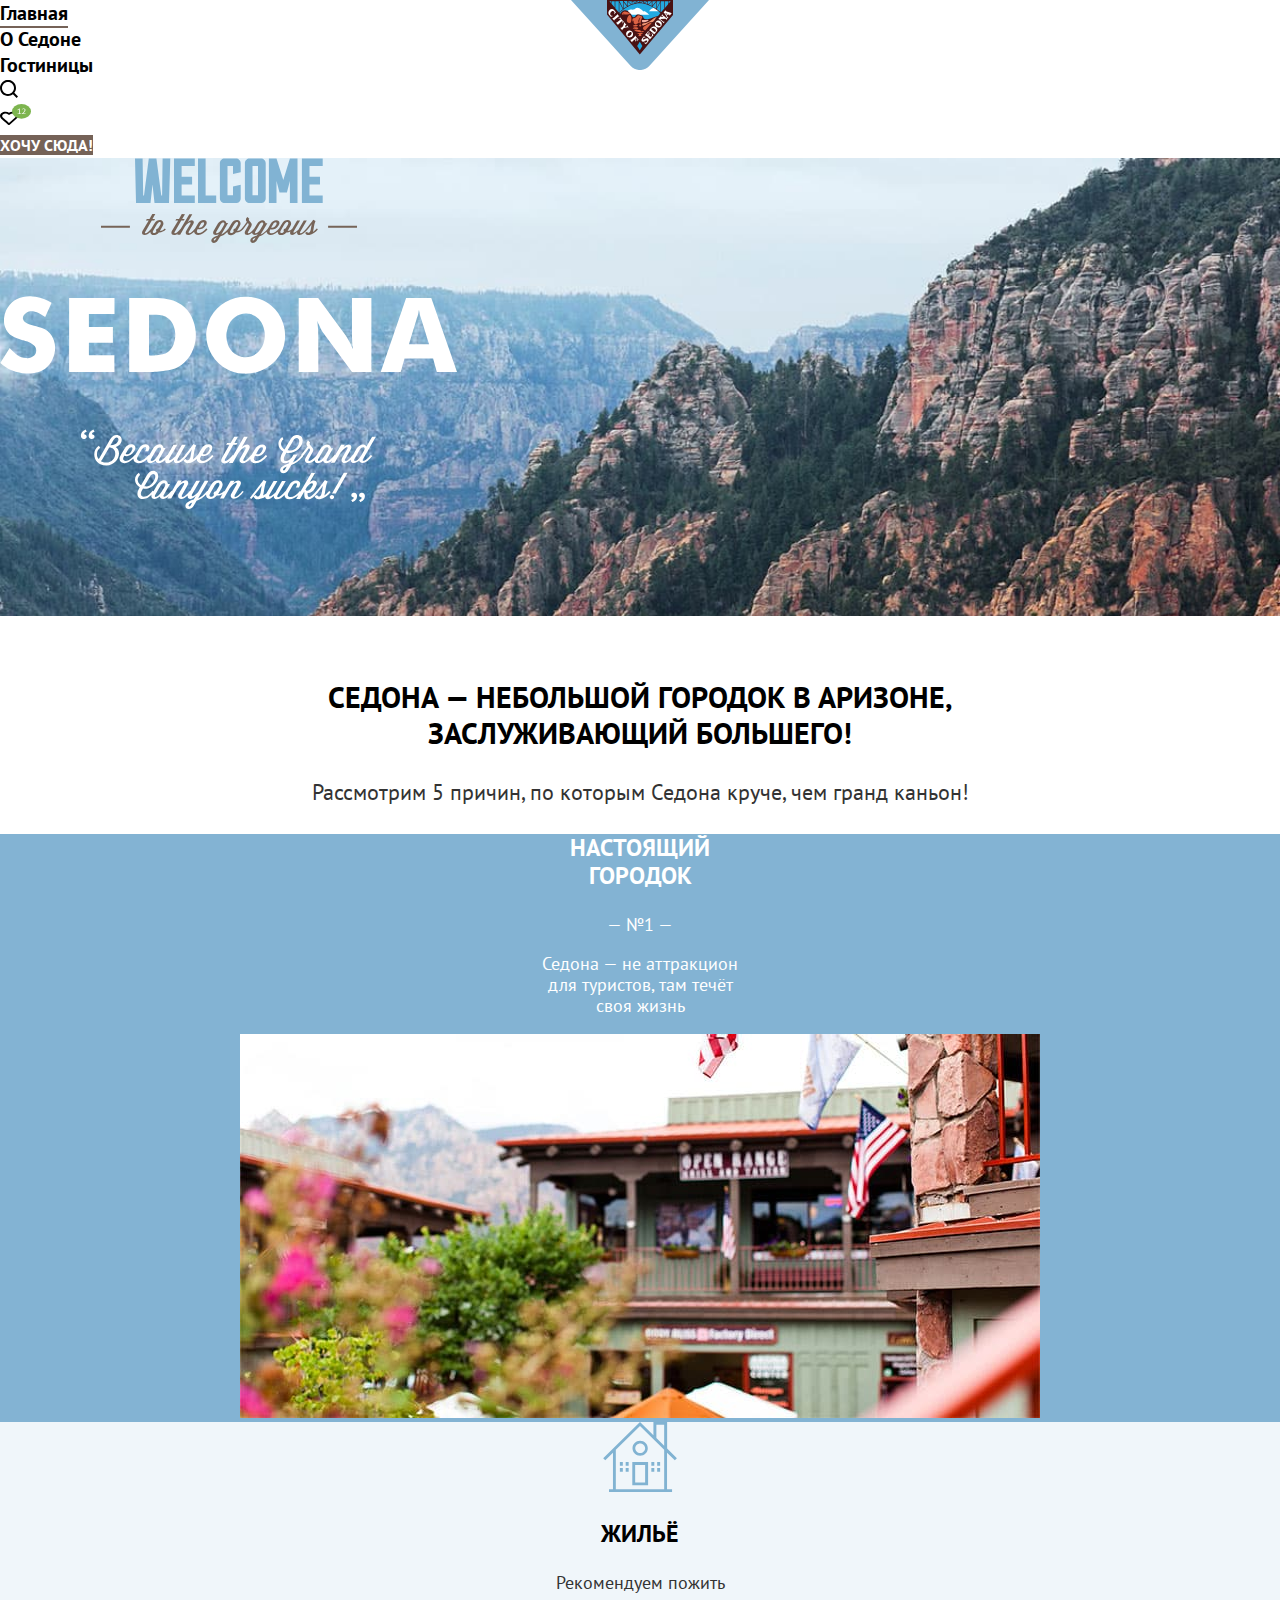
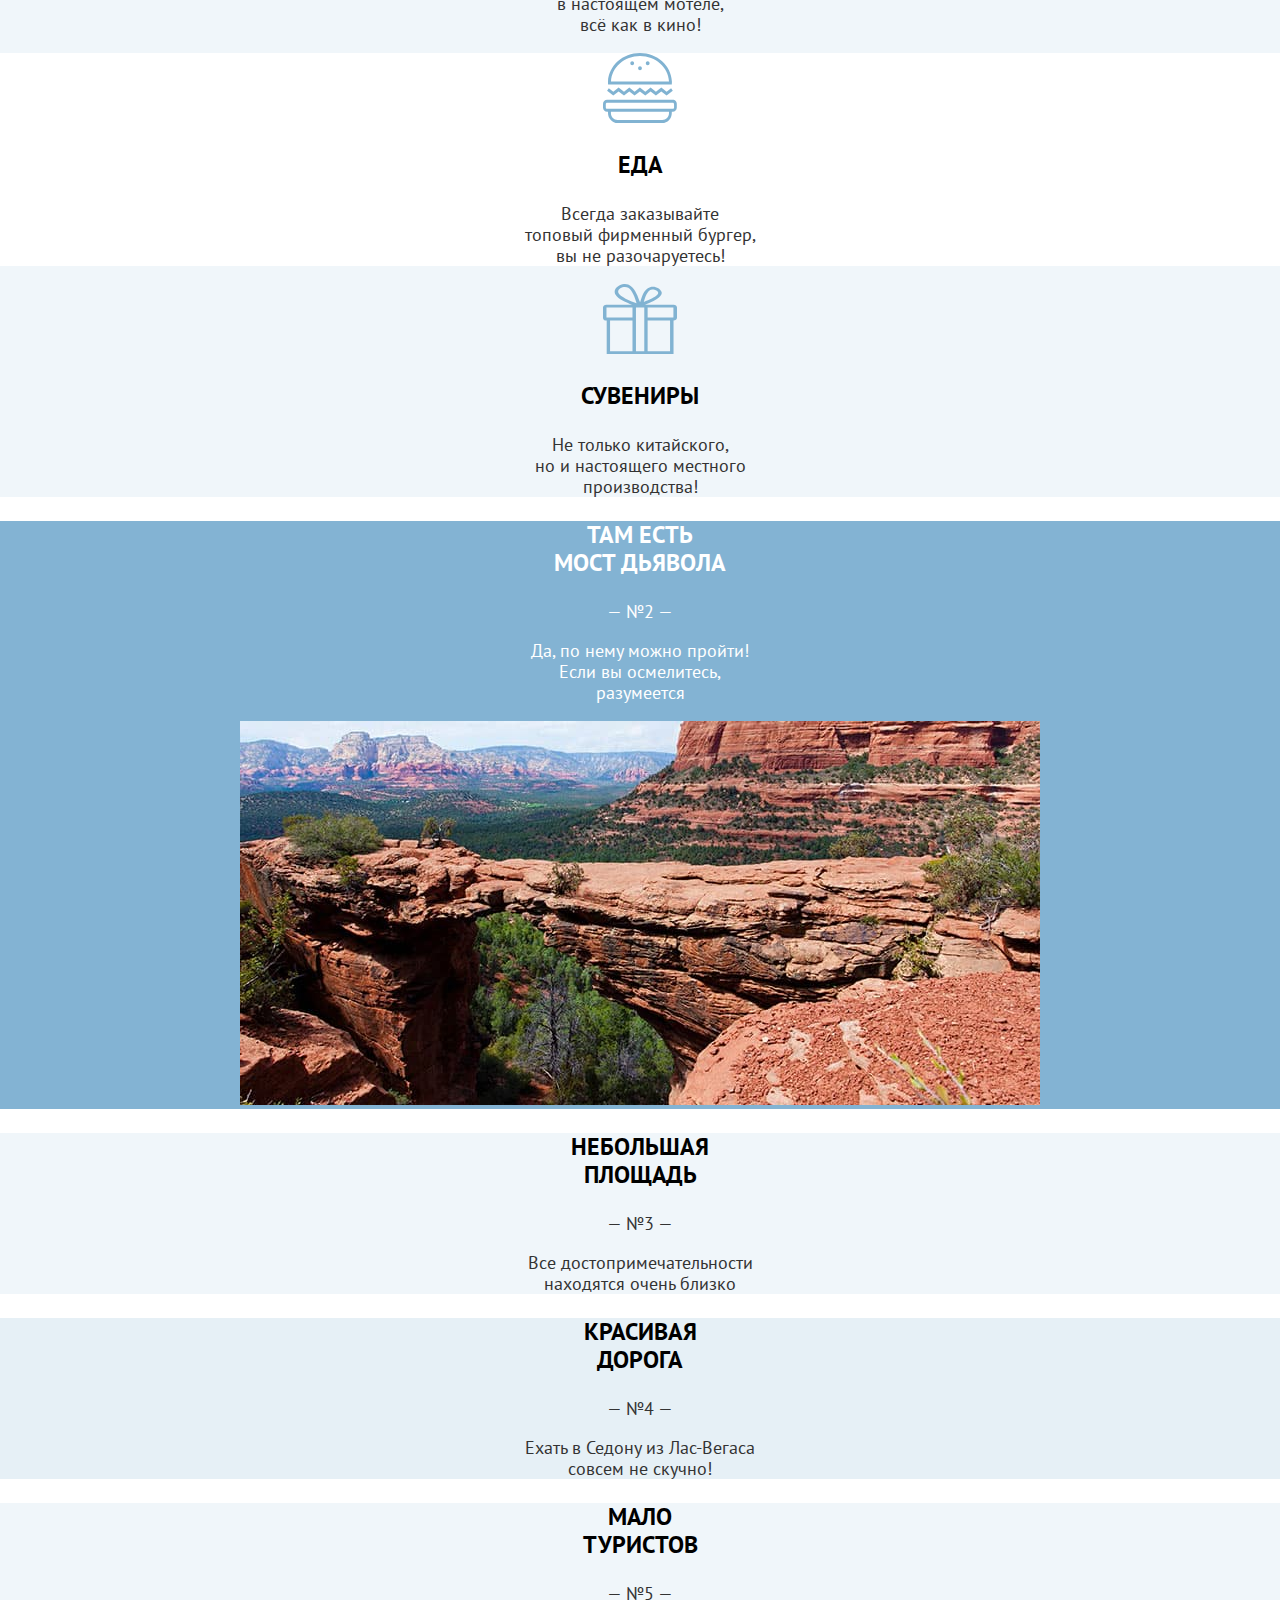
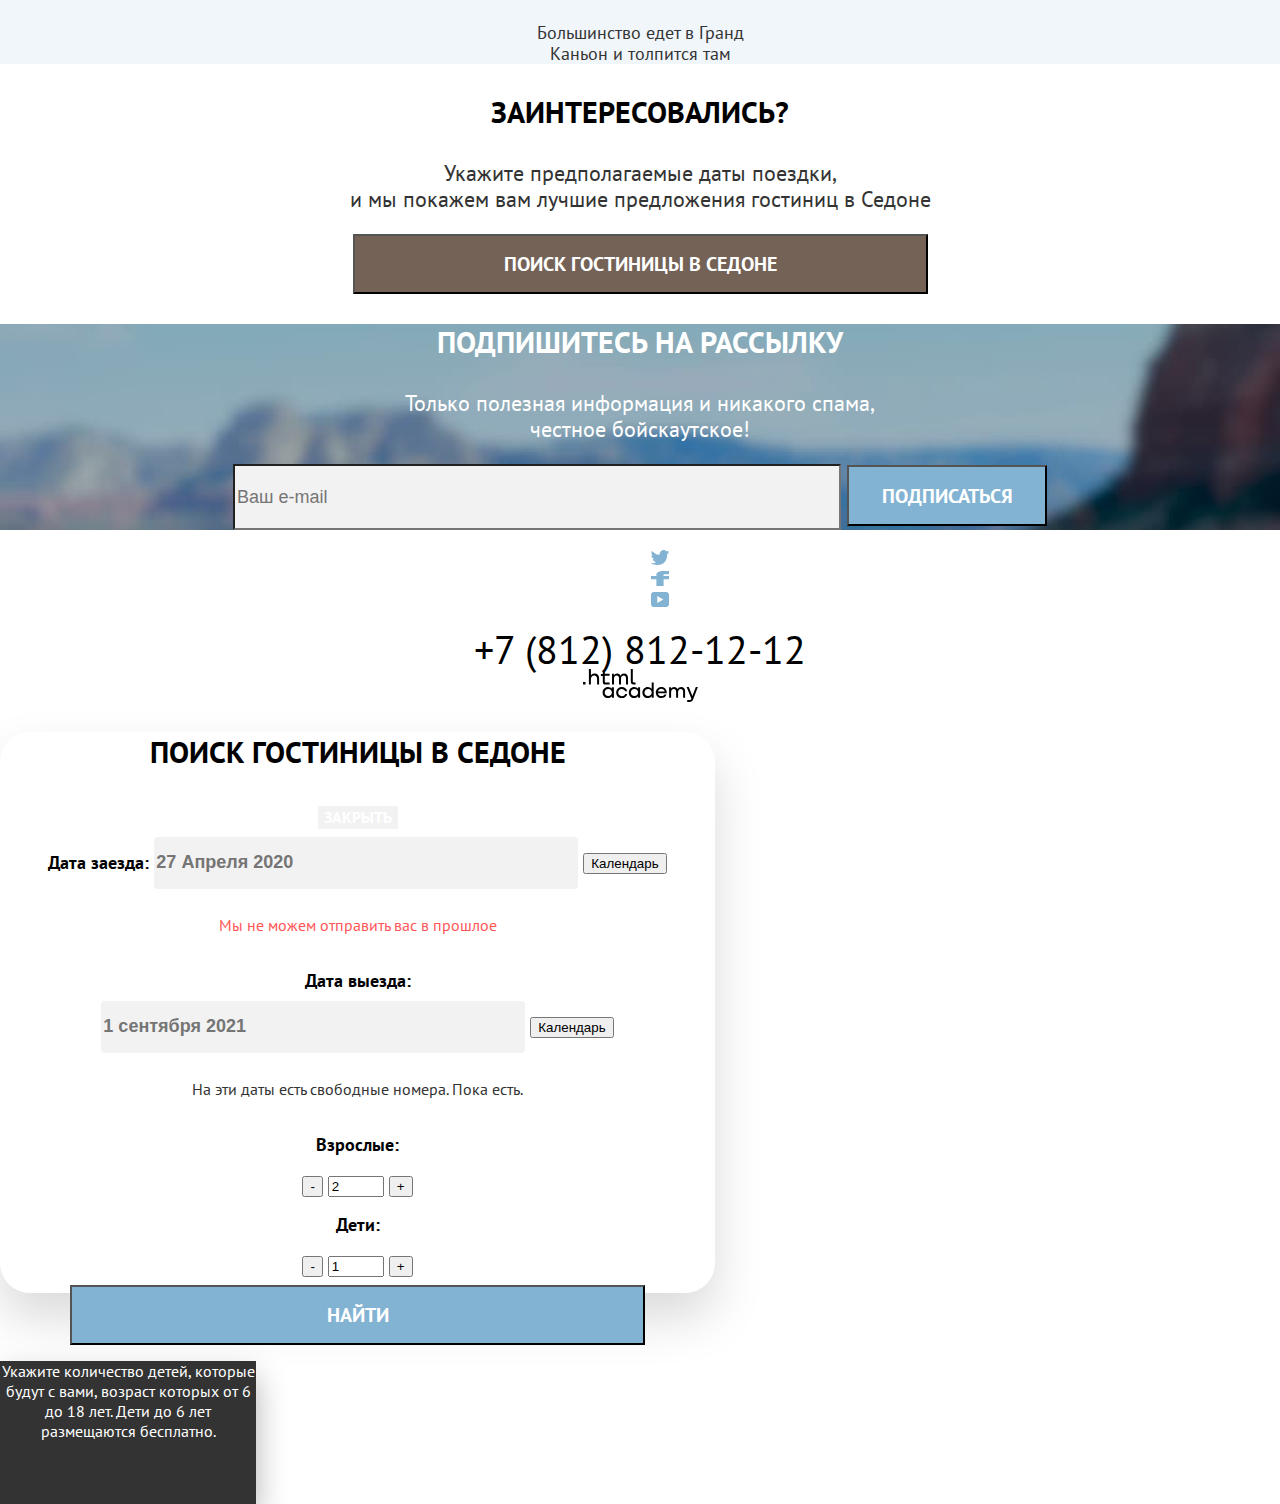
==== commit 6b9b56f6: "Исправления по комментариям" ====
--- a/index.html
+++ b/index.html
@@ -18,8 +18,8 @@
           <li class="navigation-item"><a class="navigation-link" href="catalog.html">Гостиницы</a></li>
         </ul>
         <ul class="navigation-user">
-          <li class="navigation-user-item"><img src="img/search.svg" width="18" height="18" alt="Логотип для поиска."><a class="navigation-link" href="#"><span class="visually-hidden">Поиск</span></a></li>
-          <li class="navigation-user-item"><img src="img/favourite.svg" width="31" height="21" alt="Количество избранного."><a class="navigation-link" href="#"><span class="visually-hidden">Избранное</span></a></li>
+          <li class="navigation-user-item"><a class="navigation-link" href="#"><img src="img/search.svg" width="18" height="18" alt="Логотип для поиска."><span class="visually-hidden">Поиск</span></a></li>
+          <li class="navigation-user-item"><a class="navigation-link" href="#"><img src="img/favourite.svg" width="31" height="21" alt="Количество избранного."><span class="visually-hidden">Избранное</span></a></li>
           <li class="navigation-user-item"><a class="navigation-link" href="#"><span class="link-button">Хочу сюда!</span></a></li>
         </ul>
       </nav>
@@ -89,7 +89,7 @@
         <h2 class="visually-hidden">Поиск гостиницы</h2>
         <p class="hotel-search-title">Заинтересовались?</p>
         <p class="hotel-search-info">Укажите предполагаемые даты поездки,<br> и мы покажем вам лучшие предложения гостиниц в Седоне</p>
-        <button class="button hotel-search-button" type="button">Поиск гостиницы в Седоне</button>
+        <button class="button button-search" type="button">Поиск гостиницы в Седоне</button>
       </section>
 
     </main>
@@ -103,20 +103,18 @@
         <!---ФОРМА ПОДПИСКИ НА РАССЫЛКУ-->
 
         <form class="newsletter-form" action="https://echo.htmlacademy.ru/" method="post">
-          <p class="newsletter-email">
-            <label class="visually-hidden" for="newsletter-email">Email</label>
-            <input class="field"  placeholder="Ваш e-mail" type="email" name="newsletter-email" id="newsletter-email" required>
-          </p>
-          <button class="button newsletter-button" type="submit">Подписаться</button>
-         </form>
+          <label class="visually-hidden" for="newsletter-email">Email</label>
+          <input class="field"  placeholder="Ваш e-mail" type="email" name="newsletter-email" id="newsletter-email" required>
+          <button class="button button-newsletter" type="submit">Подписаться</button>
+        </form>
       </div>
 
       <section class="footer-contacts">
         <h2 class="visually-hidden">Контакты</h2>
         <ul class="social-button-list">
-          <li class="social-button-item"><img src="img/social-twitter.svg" width="18" height="15" alt="Логотип для twitter."><a class="social" href="https://twitter.com/htmlacademy">Twitter</a></li>
-          <li class="social-button-item"><img src="img/social-facebook.svg" width="10" height="18" alt="Логотип для facebook."><a class="social" href="https://facebook.com/htmlacademy">Facebook</a></li>
-          <li class="social-button-item"><img src="img/social-youtube.svg" width="20" height="16" alt="Логотип для youtube."><a class="social" href="https://www.youtube.com/c/HTMLAcademyRUS">Youtube</a></li>
+          <li class="social-button-item"><a class="social" href="https://twitter.com/htmlacademy"><img src="img/social-twitter.svg" width="18" height="15" alt="Логотип для twitter."><span class="visually-hidden">Twitter</span></a></li>
+          <li class="social-button-item"><a class="social" href="https://facebook.com/htmlacademy"><img src="img/social-facebook.svg" width="18" height="15" alt="Логотип для facebook."><span class="visually-hidden">Facebook</span></a></li>
+          <li class="social-button-item"><a class="social" href="https://www.youtube.com/c/HTMLAcademyRUS"><img src="img/social-youtube.svg" width="18" height="15" alt="Логотип для youtube."><span class="visually-hidden">Youtube</span></a></li>
         </ul>
         <div class="footer-telephone">
           <a class="telephone" href="tel:+78128121212">+7 (812) 812-12-12</a>
@@ -130,16 +128,15 @@
 
     <!---ФОРМА ПОИСКА ГОСТИНИЦЫ-->
 
-    <h2 class="search-title">Поиск гостиницы в седоне</h2>
+
     <form class="reservation" action="https://echo.htmlacademy.ru" method="post">
-      <button type="button">Закрыть</button>
+      <h2 class="search-title">Поиск гостиницы в седоне</h2>
+      <button class="button button-close" type="button">Закрыть</button>
       <div class="reservation-arrival">
         <label class="reservation-arrival-label" for="arrival-date">Дата заезда:</label>
-        <div class="reservation-arrival-date">
-          <input class="reservation-item-input" type="text" id="arrival-date" name="arrival-date" placeholder="27 Апреля 2020">
-          <button class="icon-calendar" type="button">Календарь</button>
-          <p class="reservation-status-error">Мы не можем отправить вас в прошлое</p>
-        </div>
+        <input class="reservation-item-input" type="text" id="arrival-date" name="arrival-date" placeholder="27 Апреля 2020">
+        <button class="icon-calendar" type="button">Календарь</button>
+        <p class="reservation-status-error">Мы не можем отправить вас в прошлое</p>
       </div>
       <div class="reservation-departure">
         <label class="reservation-departure-label" for="departure-date">Дата выезда:</label>
@@ -159,9 +156,7 @@
         </div>
 
         <label class="reservation-item-label" for="children">Дети:</label>
-        <div class="reservation-item-label-hover">
-          <p>Укажите количество детей, которые будут с вами, возраст которых от 6 до 18 лет. Дети до 6 лет размещаются бесплатно.</p>
-        </div>
+
         <div class="reservation-item-children">
           <button class="button-minus" type="button" id="amount-children-minus"><span>-</span></button>
           <input class="reservation-item" type="number" min="0" max="10" name="children" value="1" id="children">
@@ -169,10 +164,14 @@
         </div>
       </div>
       <button class="button button-form" type="submit">Найти</button>
+      <div class="reservation-item-label-hover">
+        <p>Укажите количество детей, которые будут с вами, возраст которых от 6 до 18 лет. Дети до 6 лет размещаются бесплатно.</p>
+      </div>
     </form>
 
   </body>
 
 
+
 </html>
 
--- a/css/styles.css
+++ b/css/styles.css
@@ -48,7 +48,6 @@
   color: var(--basic-black);
   background-color: var(--basic-white);
   min-height: 100%;
-  box-shadow: 0px 0px 15px rgba (0, 0, 0, 0,2);
 }
 
 /*-------------- header ----------------*/
@@ -176,7 +175,7 @@
 }
 .newsletter-info {
   font-size: 30px;
-  line-height: 36x;
+  line-height: 36px;
   font-weight: 700;
   text-transform: uppercase;
 }
@@ -274,7 +273,7 @@
 }
 .newsletter-info-catalog {
   font-size: 30px;
-  line-height: 36x;
+  line-height: 36px;
   font-weight: 700;
   text-transform: uppercase;
 }
@@ -292,14 +291,14 @@
   text-transform: uppercase;
 }
 
-.hotel-search-button {
+.button-search {
   font-size: 20px;
   line-height: 36px;
   background-color: var(--special-warm-light);
   width: 575px;
   height: 60px;
 }
-.newsletter-button {
+.button-newsletter {
   font-size: 20px;
   line-height: 26px;
   width: 200px;
@@ -311,16 +310,29 @@
   height: 48px;
   border-radius: 4px;
 }
+.button-reset {
+ line-height: 23px;
+ font-weight: 400;
+ background-color: transparent;
+ background-repeat: no-repeat;
+ border: none;
+ cursor: pointer;
+ overflow: hidden;
+ outline: none;
+ width: 160px;
+ height: 23px;
+
+}
 .button-form {
   font-size: 20px;
   line-height: 40px;
   width: 575px;
   height: 60px;
 }
-.hotel-details {
+.button-details {
   background-color: var(--special-warm-light);
 }
-.hotel-booking-saved {
+.button-booking-saved {
   background-color: var(--special-neutral-light);
 }
 .button-more {
@@ -329,6 +341,10 @@
   width: 625px;
   height: 55px;
 }
+.button-close {
+  background-color: var(--basic-light);
+  border: none;
+}
 
 /*-------------- search-form ----------------*/
 .search-title {
@@ -341,11 +357,19 @@
   line-height: 40px;
   font-weight: 700;
   text-align: center;
+  width: 715px;
+  height: 561px;
+  border-radius: 30px;
+  box-shadow: 0px 25px 50px rgba(0,0,0,0.15);
 }
 .reservation-status-error {
   font-size: 16px;
   font-weight: 400;
   color: var(--status-error);
+}
+.reservation--arrival {
+  width: 575px;
+  height: 50px;
 }
 .reservation-status {
   font-size: 16px;
@@ -359,6 +383,8 @@
   background-color: var(--basic-light);
   width: 420px;
   height: 50px;
+  border: none;
+  border-radius: 4px;
 }
 .reservation-item-label-hover {
   font-size: 16px;
@@ -366,7 +392,7 @@
   font-weight: 400;
   color: var(--basic-white);
   background-color: var(--basic-dark);
-  box-shadow: 0px 15px 30px rgba (0,0,0,0.3);
+  box-shadow: 0px 15px 30px rgba(0,0,0,0.3);
   width: 256px;
   height: 143px;
 }
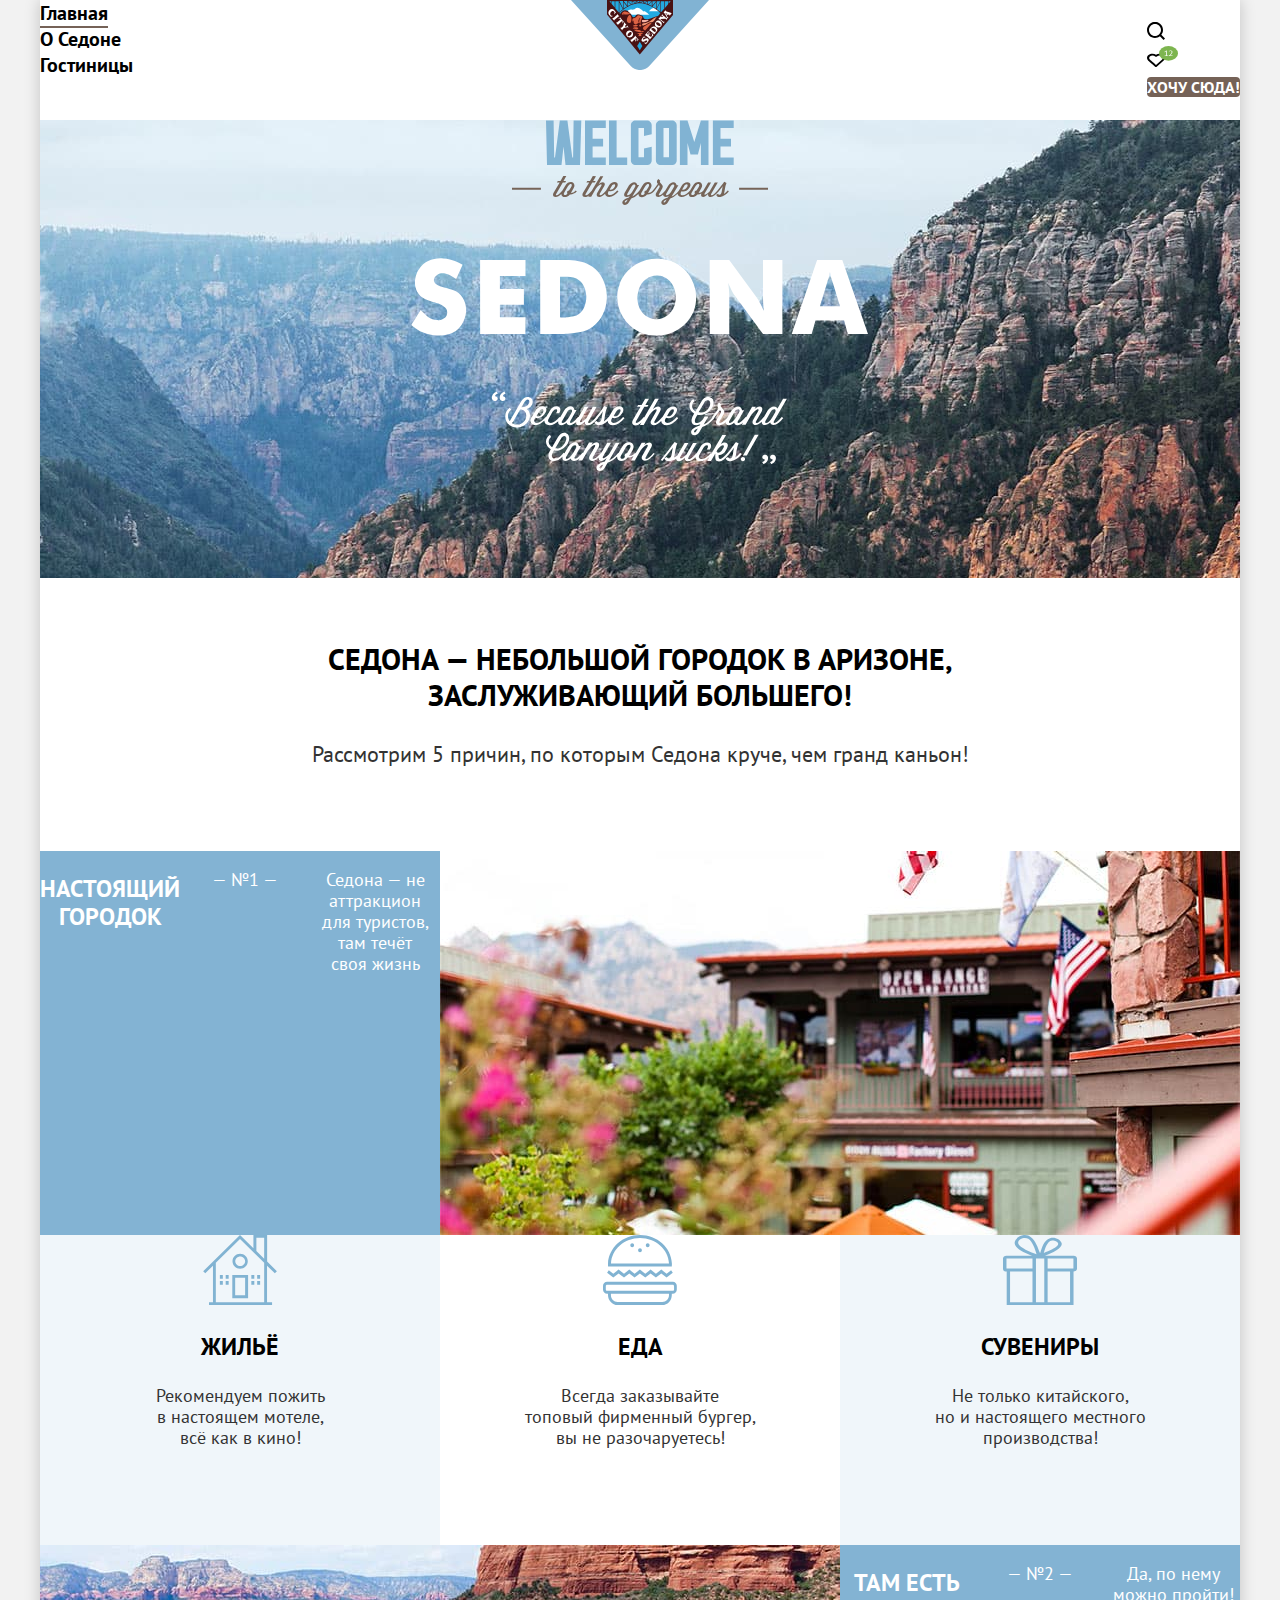
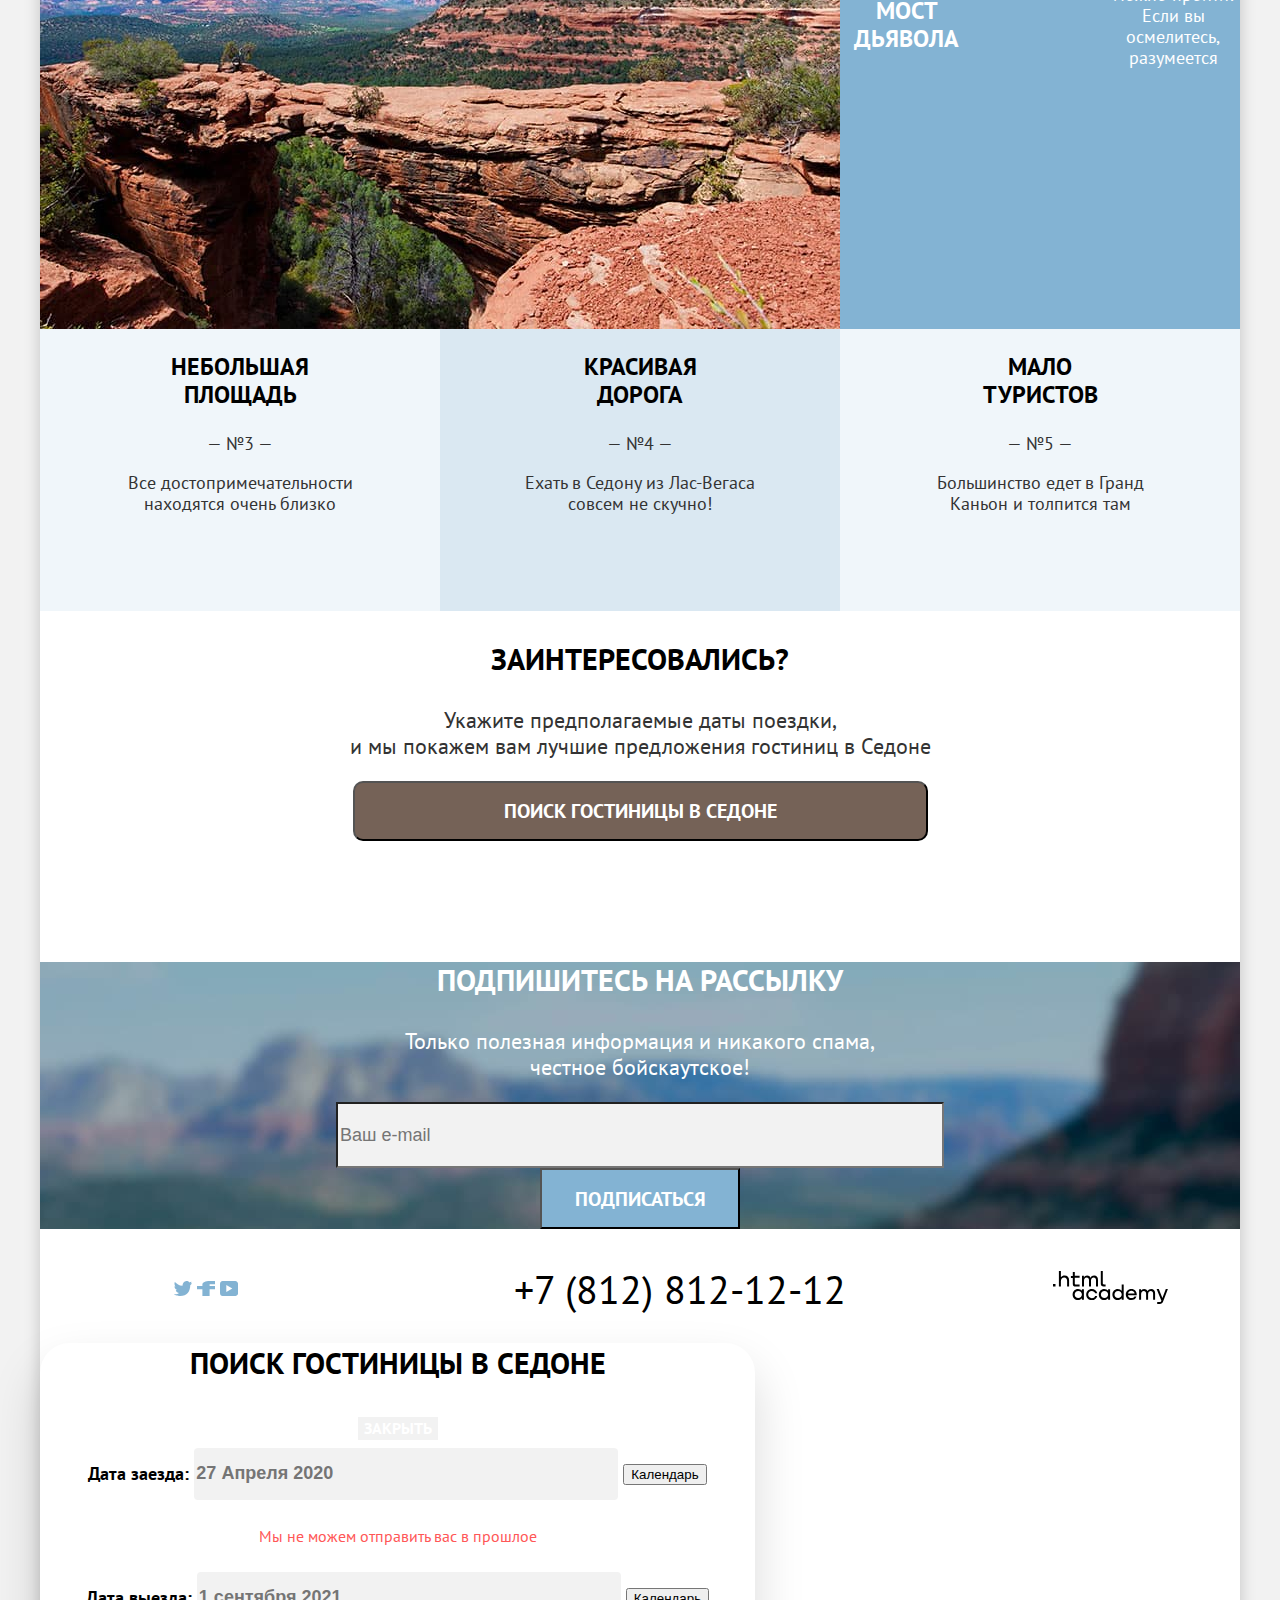
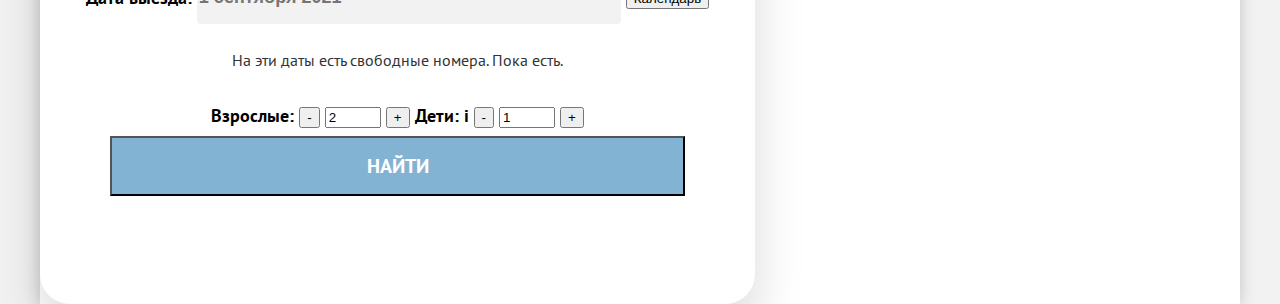
==== commit 44bbb53d: "Сетка страниц и крупных блоков для главной страницы и каталога" ====
--- a/index.html
+++ b/index.html
@@ -7,13 +7,14 @@
   </head>
 
   <body>
+    <div class="page-container">
     <header class="main-header">
       <nav class="navigation">
         <a class="main-header-logo">
           <img src="img/sedona-logo.svg" width="138" height="70" alt="Логотип Седона.">
         </a>
         <ul class="navigation-list">
-          <li class="navigation-item"><a class="navigation-link link-current" href="index.html">Главная</a></li>
+          <li class="navigation-item"><a class="navigation-link" href="#" aria-current="page">Главная</a></li>
           <li class="navigation-item"><a class="navigation-link" href="about.html">О Седоне</a></li>
           <li class="navigation-item"><a class="navigation-link" href="catalog.html">Гостиницы</a></li>
         </ul>
@@ -26,6 +27,7 @@
     </header>
 
     <main class="container">
+
       <div class=foto-wrapper>
         <img class="welcome-sedona" src="img/welcome-to-sedona.svg" width="458" height="352" alt="Welcome to the gorgeous Sedona. Because the Grand Canyon sucks!">
       </div>
@@ -60,29 +62,28 @@
           </li>
         </ul>
         <div class="advantages-point">
+          <img src="img/sedona-canyon.jpg" width="800" height="384" alt="Мост дьявола природного происхождения.">
           <p class="advantages-point-title">Там есть<br>мост дьявола</p>
           <p>— №2 —</p>
           <p>Да, по нему можно пройти!<br>Если вы осмелитесь,<br>разумеется</p>
-          <img src="img/sedona-canyon.jpg" width="800" height="384" alt="Мост дьявола природного происхождения.">
         </div>
-
-        <div class="advantages-clause-container">
-          <div class="advantages-list">
+        <ul class="advantages-list">
+          <li>
             <p class="advantages-item-title">Небольшая<br>площадь</p>
             <p>— №3 —</p>
             <p>Все достопримечательности<br>находятся очень близко</p>
-          </div>
-          <div class="advantages-list-light">
+          </li>
+          <li class="advantages-item-road">
             <p class="advantages-item-title">Красивая<br>дорога</p>
             <p>— №4 —</p>
             <p>Ехать в Седону из Лас-Вегаса<br>совсем не скучно!</p>
-          </div>
-          <div class="advantages-list">
+          </li>
+          <li>
             <p class="advantages-item-title">Мало<br>туристов</p>
             <p>— №5 —</p>
             <p>Большинство едет в Гранд<br>Каньон и толпится там</p>
-          </div>
-        </div>
+          </li>
+        </ul>
       </section>
 
       <section class="hotel-search">
@@ -95,6 +96,7 @@
     </main>
 
     <footer class="main-footer">
+      <div class='newsletter-container'>
       <div class="newsletter">
         <h2 class="visually-hidden">Подписка на рассылку</h2>
         <p class="newsletter-info">Подпишитесь на рассылку</p>
@@ -108,6 +110,7 @@
           <button class="button button-newsletter" type="submit">Подписаться</button>
         </form>
       </div>
+    </div>
 
       <section class="footer-contacts">
         <h2 class="visually-hidden">Контакты</h2>
@@ -140,35 +143,30 @@
       </div>
       <div class="reservation-departure">
         <label class="reservation-departure-label" for="departure-date">Дата выезда:</label>
-        <div class="reservation-departure-date">
-          <input class="reservation-item-input" type="text" id="departure-date" name="departure-date" placeholder="1 сентября 2021">
-          <button class="icon-calendar" type="button">Календарь</button>
-          <p class="reservation-status">На эти даты есть свободные номера. Пока есть.</p>
-        </div>
+        <input class="reservation-item-input" type="text" id="departure-date" name="departure-date" placeholder="1 сентября 2021">
+        <button class="icon-calendar" type="button">Календарь</button>
+        <p class="reservation-status">На эти даты есть свободные номера. Пока есть.</p>
+
       </div>
 
       <div class="reservation-item">
         <label class="reservation-item-label" for="adult">Взрослые:</label>
-        <div class="reservation-item-adult">
-          <button class="button-minus" type="button" id="amount-adult-minus"><span>-</span></button>
-          <input class="reservation-item" type="number" min="1" max="10" name="adult" value="2" id="adult">
-          <button class="button-plus" type="button" id="amount-adult-plus"><span>+</span></button>
-        </div>
+        <button class="button-minus" type="button" id="amount-adult-minus"><span>-</span></button>
+        <input class="reservation-item" type="number" min="1" max="10" name="adult" value="2" id="adult">
+        <button class="button-plus" type="button" id="amount-adult-plus"><span>+</span></button>
 
         <label class="reservation-item-label" for="children">Дети:</label>
-
-        <div class="reservation-item-children">
-          <button class="button-minus" type="button" id="amount-children-minus"><span>-</span></button>
-          <input class="reservation-item" type="number" min="0" max="10" name="children" value="1" id="children">
-          <button class="button-plus" type="button" id="amount-children-plus"><span>+</span></button>
+        <span>i</span>
+        <div class="reservation-item-popup">
+          <p class="reservation-item-popup">Укажите количество детей, которые будут с вами, возраст которых от 6 до 18 лет. Дети до 6 лет размещаются бесплатно.</p>
         </div>
+        <button class="button-minus" type="button" id="amount-children-minus"><span>-</span></button>
+        <input class="reservation-item" type="number" min="0" max="10" name="children" value="1" id="children">
+        <button class="button-plus" type="button" id="amount-children-plus"><span>+</span></button>
       </div>
       <button class="button button-form" type="submit">Найти</button>
-      <div class="reservation-item-label-hover">
-        <p>Укажите количество детей, которые будут с вами, возраст которых от 6 до 18 лет. Дети до 6 лет размещаются бесплатно.</p>
-      </div>
     </form>
-
+  </div>
   </body>
 
 
--- a/css/styles.css
+++ b/css/styles.css
@@ -37,19 +37,31 @@
  --status-succes: #7db550;
 }
 
+.html {
+  height: 100%;
+}
 /*-------------- body -----------------*/
 body {
   margin: 0;
-  padding: 0;
+  display:flex;
+  flex-direction: column;
+  min-height: 100%;
   font-family: "PT Sans", Arial, sans-serif;
   font-size: 18px;
   line-height: 21px;
   font-weight: 400;
   color: var(--basic-black);
+  background-color: var(--basic-light);
+  min-height: 100%;
+}
+/*-------------- container -----------------*/
+.page-container {
+  width: 1200px;
+  margin: 0 auto;
   background-color: var(--basic-white);
-  min-height: 100%;
-}
-
+  box-shadow: 0px 0px 15px rgba(0, 0, 0, 0.2);
+
+}
 /*-------------- header ----------------*/
 .main-header {
   position: relative;
@@ -60,38 +72,53 @@
   left: 50%;
   transform: translateX(-50%);
 }
-
+/*-------------- navigation -----------------*/
 .navigation {
+  display: flex;
+  width: 1200px;
+  margin: 0 auto;
   font-size: 20px;
   line-height: 26px;
   font-weight: 700;
   }
-.navigation-list, .navigation-user {
+
+.navigation-list {
   list-style: none;
+  width: 500px;
   margin: 0;
   padding: 0;
 }
+.navigation-user {
+  list-style: none;
+  max-width: 350px;
+  margin-left: auto;
+}
 .navigation-link {
   text-decoration: none;
   color: var(--basic-black);
 }
-.link-current {
+.navigation-link[aria-current="page"] {
   border-bottom: 2px solid var(--special-warm-light);
 }
 .link-button {
  font-size: 16px;
  text-align: center;
  text-transform: uppercase;
+ border-radius: 4px;
  color: var(--basic-white);
  background-color: var(--special-warm-light);
 }
 
 /*-------------- main ----------------*/
+.container {
+  flex-grow: 1;
+}
 .about-sedona {
 	text-align: center;
   color: var(--basic-dark);
   font-size: 22px;
   line-height: 36px;
+  margin-bottom: 79px;
 }
 .about-sedona h2{
   font-size: 30px;
@@ -100,21 +127,31 @@
 	margin-top: 63px;
 	margin-bottom: 23px;
   color: var(--basic-black);
+  margin-top: 63px;
 	}
 
 .foto-wrapper {
- background-image: url(../img/index-background.jpg);
- background-color: var(--special-warm-light) ;
- max-width: 100%;
- min-height: 458px;
- background-repeat: no-repeat;
- background-size: cover;
+  background-image: url(../img/index-background.jpg);
+  background-color: var(--special-warm-light) ;
+  max-width: 100%;
+  min-height: 458px;
+  background-repeat: no-repeat;
+  background-size: cover;
+}
+.welcome-sedona {
+  display: block;
+  margin: 0 auto;
 }
 /*-------------- advantages ----------------*/
 .advantages-point {
+  display: flex;
+  justify-content: space-between;
   color: var(--basic-white);
   background-color: var(--special-cold-light);
   text-align: center;
+}
+.advantages-point p {
+  width: 400px;
 }
 .advantages-point-title {
   font-size: 24px;
@@ -123,6 +160,8 @@
   text-transform: uppercase;
 }
 .advantages-list {
+  display: flex;
+  justify-content: space-between;
   color: var(--basic-dark);
   text-align: center;
   list-style: none;
@@ -130,6 +169,10 @@
   margin: 0;
   padding: 0;
 }
+.advantages-list li{
+  width: 400px;
+  padding-bottom: 79px;
+}
 .advantages-item-title {
   font-size: 24px;
   line-height: 28px;
@@ -140,18 +183,26 @@
 .advantages-item-food {
   background-color: var(--basic-white);
 }
+.advantages-item-road {
+  background-color: var(--special-light);
+}
 .advantages-list-light {
   color: var(--basic-dark);
   text-align: center;
-  list-style: none;
   background-color: var(--special-light);
+  width: 400px;
 }
 .hotel-search {
+  width: 720px;
+  display: block;
+  margin: 0 auto;
   font-size: 22px;
   line-height: 26px;
   font-weight: 400;
   text-align: center;
   color: var(--basic-dark);
+  padding-bottom: 91px;
+
 }
 .hotel-search-title {
   font-size: 30px;
@@ -167,7 +218,12 @@
   line-height: 26px;
   font-weight: 400;
   text-align: center;
+  width: 800px;
+  display: block;
+  margin: 0 auto;
   color: var(--basic-white);
+}
+.newsletter-container {
   background-image: url(../img/background.jpg);
   background-color: var(--special-cold-light);
   background-repeat: no-repeat;
@@ -190,14 +246,36 @@
 .main-footer {
   text-align: center;
 }
+.footer-contacts {
+  display: flex;
+  width: 1200px;
+  margin: 0 auto;
+}
 .telephone {
   font-size: 40px;
   line-height: 40px;
   color: var(--basic-black);
+  width: 720px;
   text-decoration: none;
+  position: absolute;
+  margin-top: 40px;
+
 }
 .social-button-list {
+  width: 107px;
+  margin-right: 61px;
+  margin-left: 72px;
+  margin-top: 50px;
   list-style: none;
+}
+.social-button-item {
+ display: inline;
+}
+.footer-logo {
+  max-width: 115px;
+  margin-left: auto;
+  margin-top: 42px;
+  margin-right: 72px;
 }
 
 /*-------------- catalog ----------------*/
@@ -218,15 +296,53 @@
   font-size: 60px;
   line-height: 78px;
   font-weight: 700;
+  width: 528px;
+  margin-bottom: 5px;
+  margin-left: 71px;
+}
+.breadcrumbs {
+  width: 115px;
+  margin-left: 71px;
 }
 .breadcrumbs-item {
   list-style: none;
+  display: inline;
+}
+.search-infrastructure {
+  width: 150px;
+  margin-left: 71px;
+  border: none;
+}
+.search-housing {
+  width: 145px;
+  border: none;
+}
+.search-price {
+  width: 287px;
+  border: none;
+}
+.button-wrapper {
+  width: 160px;
+  margin-right: 72px;
+}
+.search-catalog {
+  display: flex;
+  justify-content: space-between;
 }
 .filter-search {
   font-size: 30px;
   line-height: 39px;
   font-weight: 700;
   text-transform: uppercase;
+  width: 340px;
+  margin-right: 192px;
+}
+.select-control {
+  width: 287px;
+  margin-right: 81px;
+}
+.sorting-cards {
+  width: 160px;
 }
 .hotel-name {
   font-size: 24px;
@@ -235,6 +351,10 @@
   color: var(--basic-black);
   text-decoration: none;
 }
+.search-result {
+  margin: 0 auto;
+  width: 1056px;
+}
 .search-result p {
   line-height: 23px;
   color: var(--basic-dark);
@@ -242,8 +362,25 @@
 .hotel-rating {
   font-size: 16px;
   line-height: 21px;
+  width: 160px;
+  text-align: center;
   text-transform: uppercase;
   background-color: var(--basic-light);
+}
+.sorting {
+  display: flex;
+  justify-content: space-between;
+  margin: 0 auto;
+  width: 1057px;
+}
+.sorting-type {
+  width: 386px;
+}
+.load-more {
+  display:flex;
+  justify-content: space-between;
+  margin: 0 auto;
+  width: 1056px;
 }
 /*-------------- link ----------------*/
 
@@ -268,6 +405,9 @@
 .newsletter-catalog{
   font-size: 22px;
   line-height: 26px;
+  width: 800px;
+  display: block;
+  margin: 0 auto;
   text-align: center;
   color: var(--basic-dark);
 }
@@ -297,13 +437,14 @@
   background-color: var(--special-warm-light);
   width: 575px;
   height: 60px;
+  border-radius: 10px;
 }
 .button-newsletter {
   font-size: 20px;
   line-height: 26px;
   width: 200px;
   height: 61px;
-}
+  }
 
 .button-submit {
   width: 160px;
@@ -331,6 +472,8 @@
 }
 .button-details {
   background-color: var(--special-warm-light);
+  width: 160px;
+  border-radius: 4px;
 }
 .button-booking-saved {
   background-color: var(--special-neutral-light);
@@ -386,7 +529,7 @@
   border: none;
   border-radius: 4px;
 }
-.reservation-item-label-hover {
+.reservation-item-popup {
   font-size: 16px;
   line-height: 20px;
   font-weight: 400;
@@ -395,6 +538,7 @@
   box-shadow: 0px 15px 30px rgba(0,0,0,0.3);
   width: 256px;
   height: 143px;
+  display: none;
 }
 
 /*-------------- visually-hidden ----------------*/
